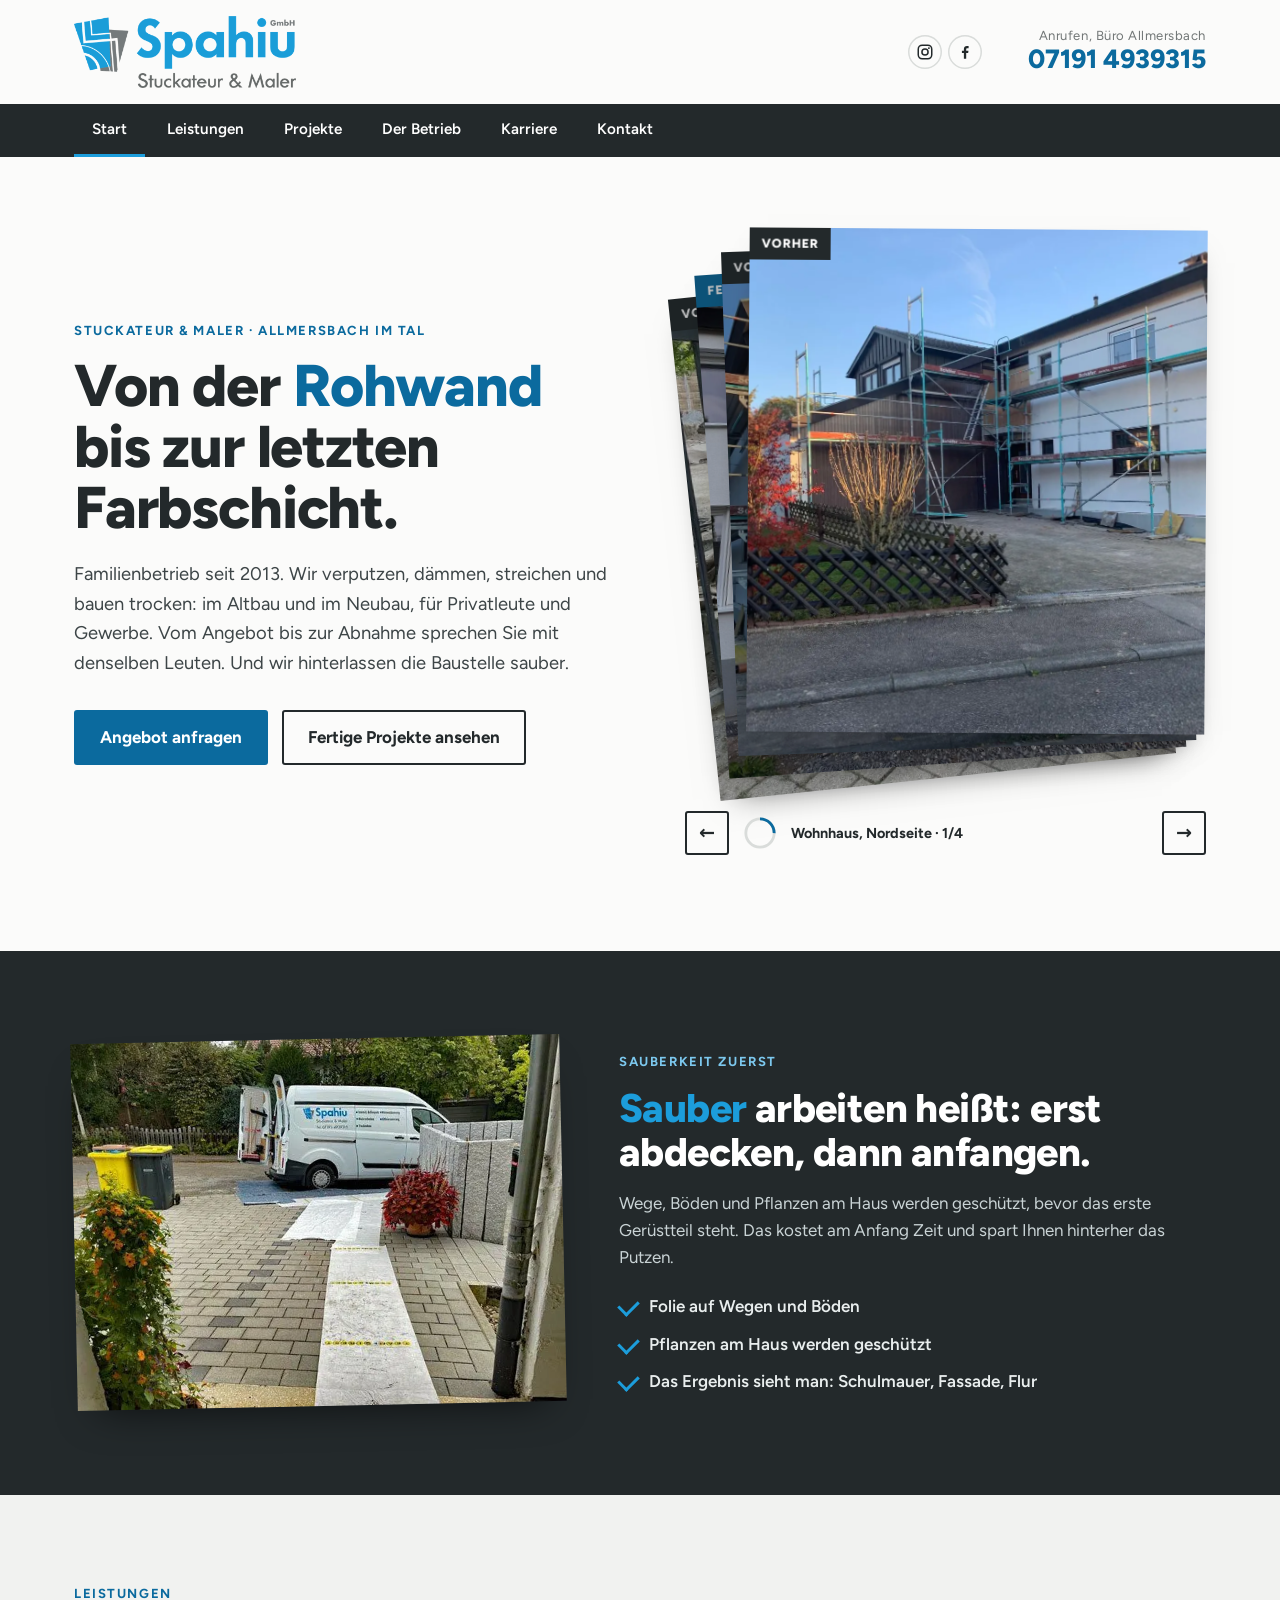
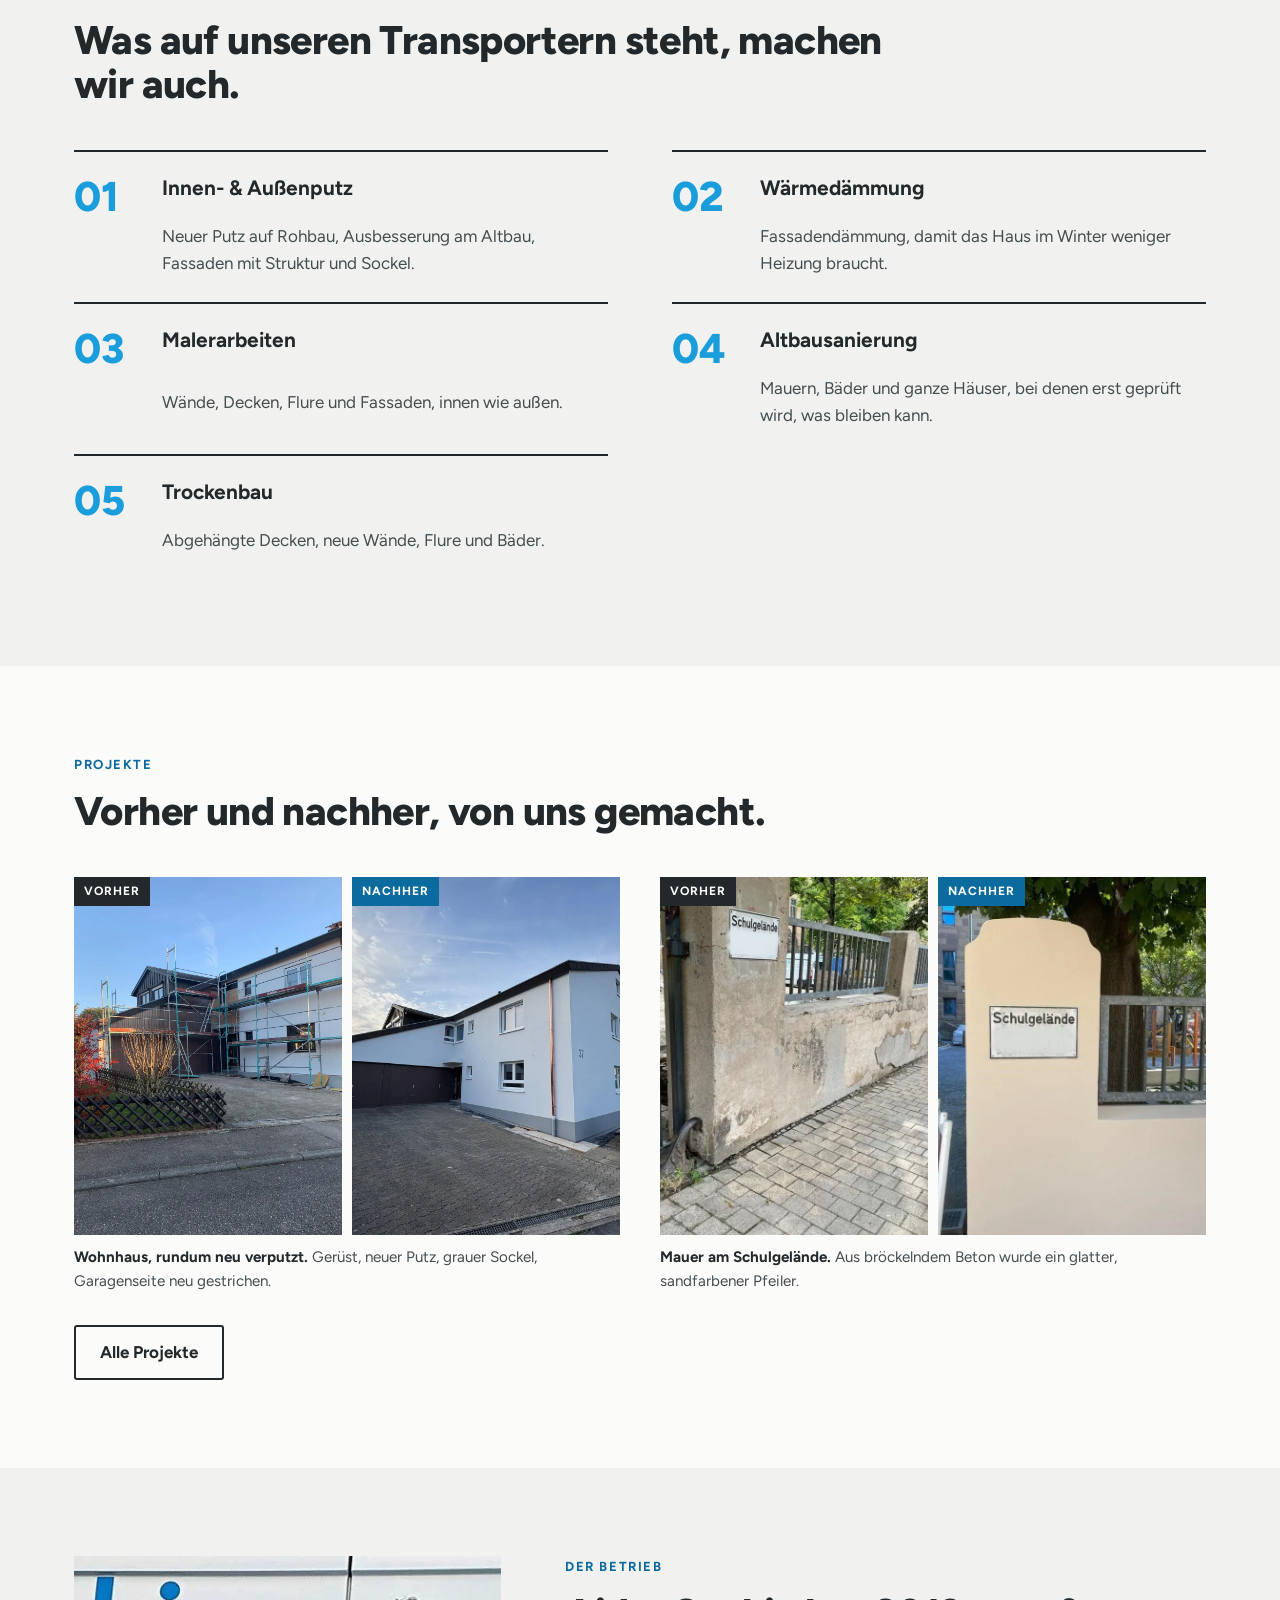
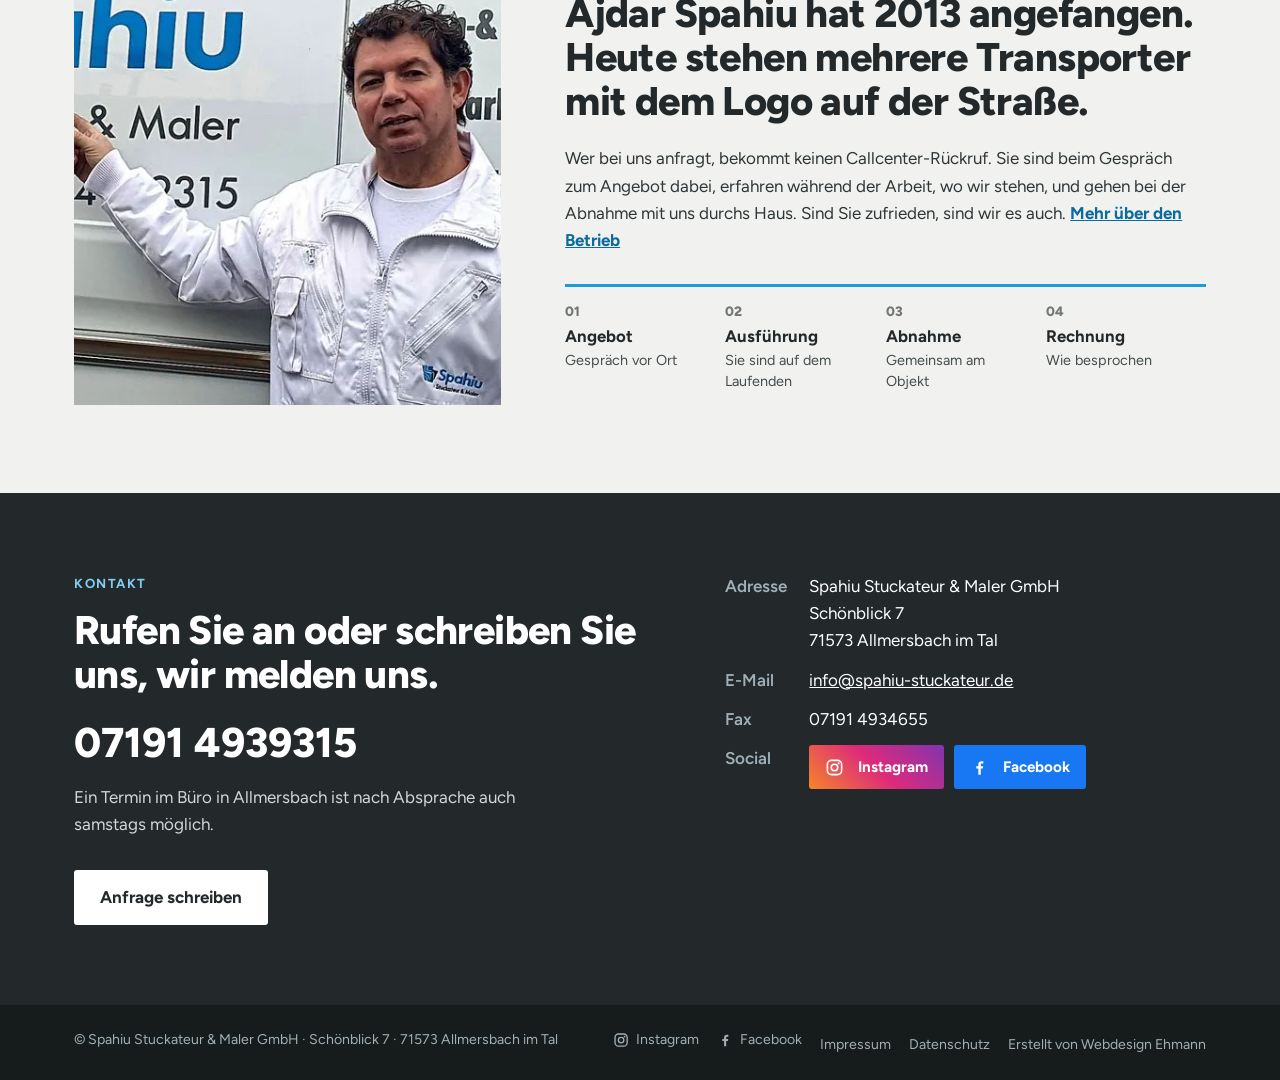
==== site/index.html @ 30680618 "Spahiu Stuckateur: Demo-Website mit CMS (Sveltia) und Pages-Build Co-Authored-By: Claude Sonnet 5.5 " ====
<!DOCTYPE html>
<html lang="de">
<head>
<meta charset="UTF-8">
<meta name="viewport" content="width=device-width, initial-scale=1.0">
<title>Stuckateur & Maler in Allmersbach im Tal | Spahiu GmbH</title>
<meta name="description" content="Putz, Wärmedämmung, Malerarbeiten, Altbausanierung und Trockenbau. Familienbetrieb aus Allmersbach im Tal seit 2013. Jetzt Angebot anfragen.">
<meta name="robots" content="noindex">
<link rel="icon" type="image/png" href="favicon.png">
<link rel="preload" href="fonts/figtree.woff2" as="font" type="font/woff2" crossorigin>
<link rel="stylesheet" href="css/style.css">
</head>
<body>
<a class="skip" href="#inhalt">Zum Inhalt springen</a>
<header>
  <div class="wrap top">
    <a class="logo" href="index.html"><img src="img/logo.png" width="800" height="260" alt="Spahiu GmbH – Stuckateur & Maler, zur Startseite"></a>
    <div class="top-soc"><a href="https://www.instagram.com/spahiustuckateur" target="_blank" rel="noopener" aria-label="Instagram"><svg class="soc-ico" viewBox="0 0 24 24" aria-hidden="true" focusable="false"><rect x="3" y="3" width="18" height="18" rx="5.2" fill="none" stroke="currentColor" stroke-width="2"/><circle cx="12" cy="12" r="4.1" fill="none" stroke="currentColor" stroke-width="2"/><circle cx="17.2" cy="6.8" r="1.3" fill="currentColor"/></svg></a><a href="https://www.facebook.com/spahiustuckateur" target="_blank" rel="noopener" aria-label="Facebook"><svg class="soc-ico" viewBox="0 0 24 24" aria-hidden="true" focusable="false"><path fill="currentColor" d="M13.6 21v-7.6h2.6l.45-3.1H13.6V8.4c0-.9.3-1.5 1.6-1.5h1.6V4.1c-.3 0-1.2-.1-2.3-.1-2.4 0-4 1.4-4 4.1v2.2H7.9v3.1h2.6V21z"/></svg></a></div>
    <div class="call"><small>Anrufen, Büro Allmersbach</small><a href="tel:+4971914939315">07191 4939315</a></div>
  </div>
  <nav class="bar" aria-label="Hauptnavigation"><div class="wrap">
    <a href="index.html" aria-current="page">Start</a>
    <a href="leistungen.html">Leistungen</a>
    <a href="projekte.html">Projekte</a>
    <a href="betrieb.html">Der Betrieb</a>
    <a href="karriere.html">Karriere</a>
    <a href="kontakt.html">Kontakt</a>
  </div></nav>
</header>
<main id="inhalt">
<section class="wrap hero">
  <div>
    <p class="eyebrow">Stuckateur &amp; Maler · Allmersbach im Tal</p>
    <h1>Von der <em>Rohwand</em> bis zur letzten Farbschicht.</h1>
    <p class="lead">Familienbetrieb seit 2013. Wir verputzen, dämmen, streichen und bauen trocken: im Altbau und im Neubau, für Privatleute und Gewerbe. Vom Angebot bis zur Abnahme sprechen Sie mit denselben Leuten. Und wir hinterlassen die Baustelle sauber.</p>
    <div class="btns"><a class="btn" href="kontakt.html">Angebot anfragen</a><a class="btn o" href="projekte.html">Fertige Projekte ansehen</a></div>
  </div>
  <div class="deck-wrap">
    <div class="deck" id="deck" role="group" aria-roledescription="Karten" aria-label="Projekte vorher und nachher">
      <div class="card is-active" data-title="Wohnhaus, Nordseite" tabindex="0" role="button" aria-label="Karte umdrehen: Wohnhaus, Nordseite, vorher">
        <div class="card-in"><div class="face front"><img src="img/haus-nord-vorher.webp" width="1000" height="1333" alt="Wohnhaus unter Gerüst vor der Sanierung, Nordseite" decoding="async" fetchpriority="high"><span class="badge">Vorher</span><span class="hint" aria-hidden="true"><i class="tapico"></i>Antippen: fertig ansehen</span></div><div class="face back"><img src="img/haus-nord-nachher.webp" width="1200" height="900" alt="Dasselbe Wohnhaus fertig verputzt mit grauem Sockel" decoding="async"><span class="badge n">Fertig</span><span class="hint" aria-hidden="true"><i class="swipeico">←</i>Nach links ziehen: nächstes Projekt</span></div></div>
      </div>
      <div class="card" data-title="Wohnhaus, Westseite" tabindex="-1" role="button" aria-label="Karte umdrehen: Wohnhaus, Westseite, vorher">
        <div class="card-in"><div class="face front"><img src="img/haus-west-vorher.webp" width="1000" height="1333" alt="Westseite des Hauses unter Gerüst, Ziegelwand noch frei" decoding="async"><span class="badge">Vorher</span><span class="hint" aria-hidden="true"><i class="tapico"></i>Antippen: fertig ansehen</span></div><div class="face back"><img src="img/haus-west-nachher.webp" width="1200" height="900" alt="Westseite fertig verputzt mit neuen weißen Fenstern" decoding="async"><span class="badge n">Fertig</span><span class="hint" aria-hidden="true"><i class="swipeico">←</i>Nach links ziehen: nächstes Projekt</span></div></div>
      </div>
      <div class="card single" data-title="Wohnhaus, Südseite" tabindex="-1" role="button" aria-label="Wohnhaus, Südseite, fertig">
        <div class="card-in"><div class="face front"><img src="img/haus-sued-nachher.webp" width="1200" height="900" alt="Rückseite des Hauses mit grauem Balkon, fertig verputzt" decoding="async"><span class="badge n">Fertig</span><span class="hint" aria-hidden="true"><i class="swipeico">←</i>Nach links ziehen: nächstes Projekt</span></div></div>
      </div>
      <div class="card" data-title="Mauer am Schulgelände" tabindex="-1" role="button" aria-label="Karte umdrehen: Mauer am Schulgelände, vorher">
        <div class="card-in"><div class="face front"><img src="img/mauer-vorher.webp" width="1000" height="1333" alt="Abgeplatzte Betonmauer am Schulgelände" decoding="async"><span class="badge">Vorher</span><span class="hint" aria-hidden="true"><i class="tapico"></i>Antippen: fertig ansehen</span></div><div class="face back"><img src="img/mauer-nachher.webp" width="1200" height="900" alt="Neu verputzter sandfarbener Mauerpfeiler" decoding="async"><span class="badge n">Fertig</span><span class="hint" aria-hidden="true"><i class="swipeico">←</i>Nach links ziehen: nächstes Projekt</span></div></div>
      </div>
    </div>
    <div class="deck-ui">
      <div class="deck-nav"><button type="button" id="deck-prev" aria-label="Vorheriges Projekt">←</button><svg class="ring" viewBox="0 0 36 36" aria-hidden="true"><circle cx="18" cy="18" r="15" class="ring-bg"/><circle cx="18" cy="18" r="15" class="ring-fg" id="deck-ring"/></svg><span id="deck-cap" aria-live="polite">Wohnhaus, Nordseite · 1/4</span><button type="button" id="deck-next" aria-label="Nächstes Projekt">→</button></div>
    </div>
  </div>
</section>

<section class="sect sauber">
  <div class="wrap">
    <img src="img/abdeckung.webp" width="614" height="461" alt="Mit Folie ausgelegter Weg vor einem Haus, dahinter ein Spahiu-Transporter" loading="lazy">
    <div>
      <p class="eyebrow">Sauberkeit zuerst</p>
      <h2><em>Sauber</em> arbeiten heißt: erst abdecken, dann anfangen.</h2>
      <p class="prose" style="margin-top:16px">Wege, Böden und Pflanzen am Haus werden geschützt, bevor das erste Gerüstteil steht. Das kostet am Anfang Zeit und spart Ihnen hinterher das Putzen.</p>
      <ul class="clean"><li>Folie auf Wegen und Böden</li><li>Pflanzen am Haus werden geschützt</li><li>Das Ergebnis sieht man: Schulmauer, Fassade, Flur</li></ul>
    </div>
  </div>
</section>

<section class="sect alt">
  <div class="wrap">
    <p class="eyebrow">Leistungen</p>
    <h2>Was auf unseren Transportern steht, machen wir auch.</h2>
    <div class="services">
      <a class="service" href="leistungen.html#putz"><b>01</b><h3>Innen- &amp; Außenputz</h3><p>Neuer Putz auf Rohbau, Ausbesserung am Altbau, Fassaden mit Struktur und Sockel.</p></a>
      <a class="service" href="leistungen.html#daemmung"><b>02</b><h3>Wärmedämmung</h3><p>Fassadendämmung, damit das Haus im Winter weniger Heizung braucht.</p></a>
      <a class="service" href="leistungen.html#maler"><b>03</b><h3>Malerarbeiten</h3><p>Wände, Decken, Flure und Fassaden, innen wie außen.</p></a>
      <a class="service" href="leistungen.html#altbau"><b>04</b><h3>Altbausanierung</h3><p>Mauern, Bäder und ganze Häuser, bei denen erst geprüft wird, was bleiben kann.</p></a>
      <a class="service" href="leistungen.html#trockenbau"><b>05</b><h3>Trockenbau</h3><p>Abgehängte Decken, neue Wände, Flure und Bäder.</p></a>
    </div>
  </div>
</section>

<section class="sect">
  <div class="wrap">
    <p class="eyebrow">Projekte</p>
    <h2>Vorher und nachher, von uns gemacht.</h2>
    <div class="pairs">
<div class="pair">
    <figure><img src="img/haus-nord-vorher.webp" width="1000" height="1333" alt="Wohnhaus unter Gerüst vor dem neuen Putz" loading="lazy"><figcaption>Vorher</figcaption></figure>
    <figure class="n"><img src="img/haus-nord-nachher.webp" width="1000" height="1333" alt="Wohnhaus nach der Sanierung, Nordseite" loading="lazy"><figcaption>Nachher</figcaption></figure>
    <p class="cap"><b>Wohnhaus, rundum neu verputzt.</b> Gerüst, neuer Putz, grauer Sockel, Garagenseite neu gestrichen.</p>
  </div>
<div class="pair">
    <figure><img src="img/mauer-vorher.webp" width="1000" height="1333" alt="Abgeplatzte Mauer am Schulgelände" loading="lazy"><figcaption>Vorher</figcaption></figure>
    <figure class="n"><img src="img/mauer-nachher.webp" width="1000" height="1333" alt="Neu verputzter, sandfarbener Pfeiler mit Schulgelände-Schild" loading="lazy"><figcaption>Nachher</figcaption></figure>
    <p class="cap"><b>Mauer am Schulgelände.</b> Aus bröckelndem Beton wurde ein glatter, sandfarbener Pfeiler.</p>
  </div>
</div>
    <div class="btns"><a class="btn o" href="projekte.html">Alle Projekte</a></div>
  </div>
</section>

<section class="sect alt">
  <div class="wrap about">
    <img src="img/ajdar.webp" width="844" height="477" alt="Ajdar Spahiu in weißer Arbeitskleidung vor einem Firmenfahrzeug" loading="lazy">
    <div>
      <p class="eyebrow">Der Betrieb</p>
      <h2>Ajdar Spahiu hat 2013 angefangen. Heute stehen mehrere Transporter mit dem Logo auf der Straße.</h2>
      <p class="prose" style="margin-top:22px">Wer bei uns anfragt, bekommt keinen Callcenter-Rückruf. Sie sind beim Gespräch zum Angebot dabei, erfahren während der Arbeit, wo wir stehen, und gehen bei der Abnahme mit uns durchs Haus. Sind Sie zufrieden, sind wir es auch. <a href="betrieb.html" style="color:var(--blue-d);font-weight:700">Mehr über den Betrieb</a></p>
      <div class="steps">
        <div><b>Angebot</b><span>Gespräch vor Ort</span></div>
        <div><b>Ausführung</b><span>Sie sind auf dem Laufenden</span></div>
        <div><b>Abnahme</b><span>Gemeinsam am Objekt</span></div>
        <div><b>Rechnung</b><span>Wie besprochen</span></div>
      </div>
    </div>
  </div>
</section>

<section class="contact">
  <div class="wrap grid">
    <div>
      <p class="eyebrow">Kontakt</p>
      <h2>Rufen Sie an oder schreiben Sie uns, wir melden uns.</h2>
      <a class="tel" href="tel:+4971914939315">07191 4939315</a>
      <p style="margin-top:18px;color:#cfd8da;max-width:30em">Ein Termin im Büro in Allmersbach ist nach Absprache auch samstags möglich.</p>
      <div class="btns"><a class="btn w" href="kontakt.html">Anfrage schreiben</a></div>
    </div>
    <div>
      <dl>
        <dt>Adresse</dt><dd>Spahiu Stuckateur &amp; Maler GmbH<br>Schönblick 7<br>71573 Allmersbach im Tal</dd>
        <dt>E-Mail</dt><dd><a href="mailto:info@spahiu-stuckateur.de">info@spahiu-stuckateur.de</a></dd>
        <dt>Fax</dt><dd>07191 4934655</dd>
        <dt>Social</dt><dd class="soc-row"><a class="soc ig" href="https://www.instagram.com/spahiustuckateur" target="_blank" rel="noopener"><svg class="soc-ico" viewBox="0 0 24 24" aria-hidden="true" focusable="false"><rect x="3" y="3" width="18" height="18" rx="5.2" fill="none" stroke="currentColor" stroke-width="2"/><circle cx="12" cy="12" r="4.1" fill="none" stroke="currentColor" stroke-width="2"/><circle cx="17.2" cy="6.8" r="1.3" fill="currentColor"/></svg>Instagram</a><a class="soc fb" href="https://www.facebook.com/spahiustuckateur" target="_blank" rel="noopener"><svg class="soc-ico" viewBox="0 0 24 24" aria-hidden="true" focusable="false"><path fill="currentColor" d="M13.6 21v-7.6h2.6l.45-3.1H13.6V8.4c0-.9.3-1.5 1.6-1.5h1.6V4.1c-.3 0-1.2-.1-2.3-.1-2.4 0-4 1.4-4 4.1v2.2H7.9v3.1h2.6V21z"/></svg>Facebook</a></dd>
      </dl>
    </div>
  </div>
</section>
<script src="js/deck.js" defer></script>
</main>
<footer><div class="wrap"><span>© Spahiu Stuckateur &amp; Maler GmbH · Schönblick 7 · 71573 Allmersbach im Tal</span>
<nav aria-label="Rechtliches und Social Media"><a class="soc-f" href="https://www.instagram.com/spahiustuckateur" target="_blank" rel="noopener"><svg class="soc-ico" viewBox="0 0 24 24" aria-hidden="true" focusable="false"><rect x="3" y="3" width="18" height="18" rx="5.2" fill="none" stroke="currentColor" stroke-width="2"/><circle cx="12" cy="12" r="4.1" fill="none" stroke="currentColor" stroke-width="2"/><circle cx="17.2" cy="6.8" r="1.3" fill="currentColor"/></svg>Instagram</a><a class="soc-f" href="https://www.facebook.com/spahiustuckateur" target="_blank" rel="noopener"><svg class="soc-ico" viewBox="0 0 24 24" aria-hidden="true" focusable="false"><path fill="currentColor" d="M13.6 21v-7.6h2.6l.45-3.1H13.6V8.4c0-.9.3-1.5 1.6-1.5h1.6V4.1c-.3 0-1.2-.1-2.3-.1-2.4 0-4 1.4-4 4.1v2.2H7.9v3.1h2.6V21z"/></svg>Facebook</a><a href="impressum.html">Impressum</a><a href="datenschutz.html">Datenschutz</a><a href="https://www.webdesign-ehmann.de" target="_blank" rel="noopener">Erstellt von Webdesign Ehmann</a></nav></div></footer>
<script src="js/main.js" defer></script>
</body>
</html>
---- site/css/style.css ----
@font-face{font-family:"Figtree";font-style:normal;font-weight:300 900;font-display:swap;src:url(../fonts/figtree.woff2) format("woff2")}

/* Tokens
   blue-d: Logo-Blau abgedunkelt, damit weiße Schrift auf Buttons AA erreicht
   plate-*: Grau/Blau aus dem Logo, steht hinter den Fotos wie die gekippten Platten
   radius: bewusst fast eckig (3px) – Gipsplatten haben Kanten */
:root{
  --blue:#1c9ddb; --blue-d:#0b6a9e; --grey:#727777; --ink:#23292b; --ink-2:#161b1c;
  --plaster:#f1f2f0; --paper:#fbfbfa; --line:#d9dcda; --mute:#454d4f;
  --r:3px; --maxw:1180px;
}
*{box-sizing:border-box;margin:0}
html{scroll-behavior:smooth}
body{min-height:100vh;display:flex;flex-direction:column;font-family:"Figtree",system-ui,sans-serif;color:var(--ink);background:var(--paper);line-height:1.6;font-size:17px}
main{flex:1}
img{max-width:100%;display:block;height:auto}
a{color:inherit}
:focus-visible{outline:3px solid var(--blue);outline-offset:3px}
.wrap{max-width:var(--maxw);margin:0 auto;padding-inline:24px}
.skip{position:absolute;left:-999px;top:0;background:#fff;padding:10px 16px;z-index:99}
.skip:focus{left:8px;top:8px}

/* Header: zwei Ebenen */
.top{padding-block:16px;display:flex;align-items:center;justify-content:space-between;gap:24px;flex-wrap:wrap}
.top .logo img{height:72px;width:auto}
.call{text-align:right;line-height:1.2}
.call small{display:block;color:var(--grey);font-size:.82rem;letter-spacing:.04em}
.call a{font-weight:800;font-size:1.65rem;text-decoration:none;color:var(--blue-d)}
.bar{background:var(--ink)}
.bar .wrap{display:flex;gap:4px;flex-wrap:wrap}
.bar a{color:#fff;text-decoration:none;font-weight:600;font-size:.95rem;padding:13px 18px;border-bottom:3px solid transparent}
.bar a:hover,.bar a[aria-current="page"]{border-color:var(--blue)}

/* Typo */
.eyebrow{font-weight:700;font-size:.82rem;letter-spacing:.12em;text-transform:uppercase;color:var(--blue-d);margin-bottom:14px}
h1{font-size:clamp(2.2rem,4.6vw,3.7rem);line-height:1.04;font-weight:800;letter-spacing:-.02em}
h1 em{font-style:normal;color:var(--blue-d)}
h2{font-size:clamp(1.8rem,3.2vw,2.5rem);line-height:1.1;font-weight:800;letter-spacing:-.015em;max-width:21em}
h3{font-size:1.3rem;line-height:1.2}
.lead{margin-top:22px;font-size:1.15rem;max-width:34em;color:#3d4547}
.prose p+p{margin-top:16px}
.prose{max-width:38em;color:#2f3638}

/* Buttons */
.btns{display:flex;gap:14px;margin-top:32px;flex-wrap:wrap}
.btn{display:inline-block;padding:14px 26px;font:inherit;font-weight:700;text-decoration:none;border:0;cursor:pointer;border-radius:var(--r);background:var(--blue-d);color:#fff}
.btn:hover{background:#085580}
.btn.o{background:none;color:var(--ink);box-shadow:inset 0 0 0 2px var(--ink)}
.btn.o:hover{background:var(--ink);color:#fff}
.btn.w{background:#fff;color:var(--ink)}
.btn.w:hover{background:var(--blue);color:#06141c}

/* Sektionen */
.sect{padding-block:88px}
.sect.alt{background:var(--plaster)}
.sect.tight{padding-block:56px}
.pagehead{padding-block:64px 56px;border-bottom:1px solid var(--line)}
.pagehead .lead{max-width:40em}

/* Hero */
.hero{padding-block:72px 96px;display:grid;grid-template-columns:1.05fr 1fr;gap:64px;align-items:center}
/* Signatur: Plattenstapel aus dem Logo hinter dem Foto */
.stack{position:relative;aspect-ratio:4/4.3}
.stack::before,.stack::after{content:"";position:absolute;inset:6% 4% 4% 8%}
.stack::before{background:var(--grey);transform:rotate(5deg);opacity:.9}
.stack::after{background:var(--blue);transform:rotate(-4deg)}
.stack img{position:absolute;inset:0 6% 6% 0;width:94%;height:94%;object-fit:cover;z-index:2;transform:rotate(-.6deg)}
.stack figcaption{position:absolute;z-index:3;right:-4px;bottom:-6px;background:var(--ink);color:#fff;font-size:.8rem;padding:6px 12px;font-weight:600}
.stack.rev::before{transform:rotate(-5deg)}
.stack.rev::after{transform:rotate(4deg);inset:6% 8% 4% 4%}

/* Leistungsliste (Start) */
.services{margin-top:44px;display:grid;grid-template-columns:repeat(2,1fr);gap:0 64px}
.service{padding:24px 0;border-top:2px solid var(--ink);display:grid;grid-template-columns:70px 1fr;gap:6px 18px;text-decoration:none}
.service b{font-size:2.6rem;line-height:1;color:var(--blue);font-weight:800}
.service p{grid-column:2;color:var(--mute)}
.service:hover h3{color:var(--blue-d);text-decoration:underline;text-underline-offset:4px}

/* Leistungs-Detail */
.lz{display:grid;grid-template-columns:1fr 1fr;gap:64px;align-items:center;padding-block:72px;border-top:2px solid var(--ink)}
.lz:first-of-type{border-top:0}
.lz.flip .lz-txt{order:2}
.lz .num{font-size:3.4rem;line-height:1;font-weight:800;color:var(--blue)}
.lz h2{font-size:clamp(1.7rem,3vw,2.3rem);margin-top:8px}
.lz ul{margin-top:18px;padding-left:1.1em;color:var(--mute)}
.lz li+li{margin-top:6px}
.lz li::marker{color:var(--blue-d)}
.lz img{width:100%;object-fit:cover;aspect-ratio:4/3}
.lz .note{margin-top:20px;font-size:.95rem}
.lz .note a{color:var(--blue-d);font-weight:700}

/* Vorher/Nachher */
.pairs{margin-top:44px;display:grid;grid-template-columns:1fr 1fr;gap:36px 40px}
.pair{display:grid;grid-template-columns:1fr 1fr;gap:10px}
.pair figure{position:relative}
.pair img{width:100%;aspect-ratio:3/4;object-fit:cover}
.pair figcaption,.tagc{position:absolute;left:0;top:0;background:var(--ink);color:#fff;font-size:.75rem;font-weight:700;letter-spacing:.08em;text-transform:uppercase;padding:5px 10px}
.pair figure.n figcaption,.tagc.n{background:var(--blue-d)}
.pair .cap{grid-column:1/-1;font-size:.95rem;color:var(--mute)}
.pair .cap b{color:var(--ink)}

/* Projekt-Seite */
.proj{padding-block:72px;border-top:2px solid var(--ink)}
.proj:first-of-type{border-top:0}
.proj header{display:grid;grid-template-columns:.9fr 1.1fr;gap:48px;align-items:end;margin-bottom:36px}
.proj header p{color:var(--mute)}
.gal{display:grid;gap:14px;grid-template-columns:repeat(12,1fr)}
.gal figure{position:relative;overflow:hidden;background:var(--plaster)}
.gal img{width:100%;height:100%;object-fit:cover}
.gal .s4{grid-column:span 4}.gal .s5{grid-column:span 5}.gal .s6{grid-column:span 6}.gal .s7{grid-column:span 7}.gal .s8{grid-column:span 8}
.gal .a43{aspect-ratio:4/3}.gal .a34{aspect-ratio:3/4}.gal .a32{aspect-ratio:3/2}
.gal figcaption.cp{position:absolute;left:0;right:0;bottom:0;padding:26px 14px 10px;background:linear-gradient(0deg,rgba(0,0,0,.7),transparent);color:#fff;font-size:.88rem}

/* Betrieb */
.about{display:grid;grid-template-columns:.8fr 1.2fr;gap:64px;align-items:start}
.about img{width:100%;aspect-ratio:4/4.2;object-fit:cover;object-position:75% 20%}
.steps{margin-top:30px;display:grid;grid-template-columns:repeat(4,1fr);counter-reset:s}
.steps div{padding:14px 16px 0 0;border-top:3px solid var(--blue);counter-increment:s}
.steps div::before{content:counter(s,decimal-leading-zero);font-weight:800;color:var(--grey);font-size:.85rem;display:block}
.steps b{display:block;font-size:1.05rem}
.steps span{font-size:.9rem;color:var(--mute);display:block;line-height:1.45}
.band{position:relative}
.band img{width:100%;aspect-ratio:21/7;object-fit:cover;object-position:50% 60%}
.split{display:grid;grid-template-columns:1fr 1fr;gap:64px;align-items:center}
.split img{width:100%;object-fit:cover}

/* Kontakt */
.contact{background:var(--ink);color:#fff;padding-block:80px}
.contact .eyebrow{color:#7fcdf3}
.contact h2{color:#fff}
.contact .grid{display:grid;grid-template-columns:1.1fr .9fr;gap:64px}
.contact .tel{display:block;margin-top:24px;font-size:2.6rem;font-weight:800;color:#fff;text-decoration:none;line-height:1.1}
.contact .tel:hover{color:var(--blue)}
.contact dl{display:grid;grid-template-columns:auto 1fr;gap:12px 22px}
.contact dt{color:#9fb0b6;font-weight:600}
.contact a{color:#fff}
.contact .fl{margin-top:26px;width:100%;aspect-ratio:16/6;object-fit:cover;object-position:50% 60%}
.contact .pend{color:#9fb0b6}

/* Formular */
.form{display:grid;gap:18px;max-width:640px}
.form label{display:block;font-weight:600;margin-bottom:6px}
.form input,.form textarea,.form select{width:100%;font:inherit;padding:12px 14px;border:2px solid #aeb5b3;border-radius:var(--r);background:#fff;color:var(--ink)}
.form textarea{min-height:150px;resize:vertical}
.form .row{display:grid;grid-template-columns:1fr 1fr;gap:18px}
.form .err{color:#a3281f;font-size:.9rem;margin-top:4px;min-height:1.2em}
.form [aria-invalid="true"]{border-color:#a3281f}
.form .ok{background:#e8f4fa;border-left:4px solid var(--blue-d);padding:14px 18px}
.kontakt-grid{display:grid;grid-template-columns:1.2fr .8fr;gap:64px;align-items:start}
.side{background:var(--plaster);padding:28px;border-top:3px solid var(--blue)}
.side dl{display:grid;gap:16px}
.side dt{font-size:.78rem;letter-spacing:.1em;text-transform:uppercase;color:var(--grey);font-weight:700}

/* Rechtstexte */
.legal{max-width:44em;padding-block:64px 90px}
.legal h2{font-size:1.4rem;margin-top:36px;max-width:none}
.legal p,.legal ul{margin-top:12px;color:#2f3638}
.legal ul{padding-left:1.2em}
.todo{background:#fff3cd;padding:2px 6px;border-radius:2px;font-weight:600}

footer{background:var(--ink-2);color:#9fb0b6;font-size:.88rem;padding-block:24px}
footer .wrap{display:flex;justify-content:space-between;flex-wrap:wrap;gap:10px}
footer nav a{margin-left:18px}
footer a{text-decoration:none}
footer a:hover{color:#fff;text-decoration:underline}

@media(max-width:900px){
  .hero,.about,.contact .grid,.lz,.split,.kontakt-grid,.proj header{grid-template-columns:1fr;gap:40px}
  .lz.flip .lz-txt{order:0}
  .services,.pairs{grid-template-columns:1fr}
  .steps{grid-template-columns:1fr 1fr;gap:18px}
  .call{text-align:left}
  .stack{max-width:520px}
  .sect{padding-block:64px}
  .gal>*{grid-column:span 12!important}
  .gal .a34{aspect-ratio:4/3}
  .form .row{grid-template-columns:1fr}
}
@media(max-width:520px){
  .bar a{padding:12px 10px;font-size:.88rem}
  .top .logo img{height:58px}
  .call a{font-size:1.4rem}
  .contact .tel{font-size:2rem}
  .pair{grid-template-columns:1fr}
  footer nav a{margin:0 14px 0 0}
}
@media(prefers-reduced-motion:reduce){html{scroll-behavior:auto}}

/* Karten-Stapel im Hero: antippen = umdrehen, nach links ziehen = nächste Karte.
   Dahinter schauen die nächsten Karten hervor (ersetzt die Platten aus dem Logo, die Schrägstellung bleibt). */
.deck-wrap{max-width:540px;justify-self:center;width:100%}
.deck{position:relative;aspect-ratio:4/4.3;perspective:1400px;touch-action:pan-y;user-select:none}
.card{position:absolute;inset:0 0 10% 12%;opacity:0;pointer-events:none;will-change:transform,opacity;transition:transform .6s cubic-bezier(.22,1,.36,1),opacity .4s ease;transform:translate(-8%,6%) rotate(-4deg)}
.card.pos-0{z-index:3;opacity:1;pointer-events:auto;cursor:grab;transform:rotate(.4deg)}
.card.pos-1{z-index:2;opacity:1;transform:translate(-4%,3%) rotate(-2deg)}
.card.pos-2{z-index:1;opacity:1;transform:translate(-8%,6%) rotate(-4deg)}
.card.single{cursor:grab}
.card.pos-3{z-index:0;opacity:1;transform:translate(-12%,9%) rotate(-6deg)}
.card.pos-1 .face::after,.card.pos-2 .face::after,.card.pos-3 .face::after{opacity:1}
.face::after{content:'';position:absolute;inset:0;background:rgba(15,20,22,.28);opacity:0;pointer-events:none;transition:opacity .5s ease}
.card.dragging{transition:none;cursor:grabbing}
.card.snap{transition:transform .5s cubic-bezier(.34,1.45,.5,1)}
.card.out-left{z-index:4;opacity:1;transform:translateX(-125%) rotate(-16deg);transition:transform .35s cubic-bezier(.4,0,.2,1)}
.card.out-right{z-index:4;opacity:1;transform:translateX(125%) rotate(16deg);transition:transform .35s cubic-bezier(.4,0,.2,1)}
.card-in{position:absolute;inset:0;transform-style:preserve-3d;will-change:transform;transition:transform .8s cubic-bezier(.34,1.2,.5,1)}
.card.flipped .card-in{transform:rotateY(180deg)}
.face{position:absolute;inset:0;backface-visibility:hidden;-webkit-backface-visibility:hidden;background:#fff;box-shadow:0 14px 30px -18px rgba(0,0,0,.5)}
.face.back{transform:rotateY(180deg)}
.face img{width:100%;height:100%;object-fit:cover;pointer-events:none;-webkit-user-drag:none}
.badge{position:absolute;left:0;top:0;background:var(--ink);color:#fff;font-size:.78rem;font-weight:800;letter-spacing:.08em;text-transform:uppercase;padding:6px 12px}
.badge.n{background:var(--blue-d)}
/* Hinweise direkt auf der Karte, erscheinen verzögert und leicht transparent */
.hint{position:absolute;left:50%;bottom:7%;transform:translate(-50%,8px);display:flex;align-items:center;gap:10px;white-space:nowrap;background:rgba(20,25,27,.78);color:#fff;font-weight:700;font-size:.92rem;padding:10px 18px;border-radius:999px;opacity:0;pointer-events:none;transition:opacity .6s,transform .6s}
.deck.show-tap .card.pos-0:not(.single) .face.front .hint,.deck.show-swipe .card.pos-0 .face.back .hint,.deck.show-swipe .card.single.pos-0 .face.front .hint{opacity:1;transform:translate(-50%,0)}
.tapico{width:16px;height:16px;border-radius:50%;border:2px solid #fff;position:relative;flex:none}
.tapico::after{content:"";position:absolute;inset:-8px;border-radius:50%;border:2px solid rgba(255,255,255,.7);animation:ripple 1.6s infinite}
.swipeico{font-style:normal;font-size:1.2rem;line-height:1;animation:nudge 1.4s infinite}
@keyframes ripple{0%{transform:scale(.4);opacity:1}100%{transform:scale(1.2);opacity:0}}
@keyframes nudge{0%,100%{transform:translateX(0)}50%{transform:translateX(-7px)}}
.deck-ui{margin-top:22px}
.deck-nav{display:flex;align-items:center;gap:14px;font-weight:700;font-size:.9rem}
.deck-nav span{flex:1}
.ring{width:34px;height:34px;flex:none;transform:rotate(-90deg)}
.ring circle{fill:none;stroke-width:3}
.ring-bg{stroke:var(--line)}
.ring-fg{stroke:var(--blue-d);stroke-dasharray:94.25;stroke-dashoffset:94.25;transition:stroke-dashoffset .6s cubic-bezier(.22,1,.36,1)}
.deck-nav button{width:44px;height:44px;border:2px solid var(--ink);background:none;border-radius:var(--r);font:inherit;font-size:1.2rem;cursor:pointer;color:var(--ink)}
.deck-nav button:hover{background:var(--ink);color:#fff}
.deck-nav button:active{transform:scale(.92)}

/* Social Media: Marken-Logos, damit sofort erkennbar ist, wohin der Link führt */
.soc-ico{width:1.25em;height:1.25em;flex:none}
.soc{display:inline-flex;align-items:center;gap:14px;padding:14px 22px;border-radius:var(--r);color:#fff;text-decoration:none;font-weight:700;transition:transform .2s,filter .2s}
.soc:hover{transform:translateY(-2px);filter:brightness(1.08)}
.soc.ig{background:linear-gradient(45deg,#f58529,#dd2a7b 50%,#8134af)}
.soc.fb{background:#1877f2}
.soc-row{display:flex;flex-wrap:wrap;gap:10px}
.soc-row .soc{padding:10px 16px;font-size:.95rem}
footer a.soc-f{display:inline-flex;align-items:center;gap:7px}
footer a.soc-f .soc-ico{width:1.15em;height:1.15em}
@media(prefers-reduced-motion:reduce){.card,.card-in,.hint,.soc{transition:none}.tapico::after,.swipeico{animation:none}}

/* Sauberkeit: eigenes Hauptthema, Foto der ausgelegten Folie neben dem Text */
.sect.sauber{background:var(--ink);color:#e9eeee}
.sect.sauber .wrap{display:grid;grid-template-columns:5fr 6fr;gap:56px;align-items:center}
.sect.sauber img{width:100%;height:auto;display:block;transform:rotate(-1.2deg);box-shadow:0 20px 40px -22px rgba(0,0,0,.7)}
.sect.sauber h2{color:#fff}
.sect.sauber h2 em{font-style:normal;color:var(--blue)}
.sect.sauber .eyebrow{color:#7cc8ee}
.sect.sauber .prose{color:#c9d3d5}
.clean{list-style:none;padding:0;margin:22px 0 0;display:grid;gap:10px}
.clean li{padding-left:30px;position:relative;font-weight:600}
.clean li::before{content:"";position:absolute;left:0;top:.35em;width:16px;height:10px;border-left:3px solid var(--blue);border-bottom:3px solid var(--blue);transform:rotate(-45deg)}
@media(max-width:800px){.sect.sauber .wrap{grid-template-columns:1fr;gap:28px}}

/* kleine Social-Icons oben, neben der Telefonnummer */
.top-soc{display:flex;gap:6px;margin-left:auto;margin-right:22px}
.top-soc a{display:grid;place-items:center;width:34px;height:34px;border-radius:50%;color:var(--ink);box-shadow:inset 0 0 0 1.5px var(--line);transition:background .2s,color .2s,box-shadow .2s}
.top-soc a:hover{color:#fff;background:var(--blue-d);box-shadow:none}
.top-soc .soc-ico{width:18px;height:18px}

/* Karriere: Stellenliste, ehrlicher Platzhalter solange keine echte Stelle feststeht */
.jobs{display:grid;gap:14px;margin-top:22px}
.job{padding:18px 20px;border-left:4px solid var(--blue);background:var(--plaster);display:grid;gap:4px}
.job b{font-size:1.1rem}
.job span{color:var(--mute)}
.job a{font-weight:700;color:var(--blue-d);margin-top:4px}
.job.ph{border:2px dashed var(--grey);background:none}

/* helle Variante, wo direkt danach das dunkle Kontaktband folgt */
.sect.sauber.light{background:var(--plaster);color:var(--ink)}
.sect.sauber.light h2{color:var(--ink)}
.sect.sauber.light h2 em{color:var(--blue-d)}
.sect.sauber.light .eyebrow{color:var(--blue-d)}
.sect.sauber.light .prose{color:var(--mute)}
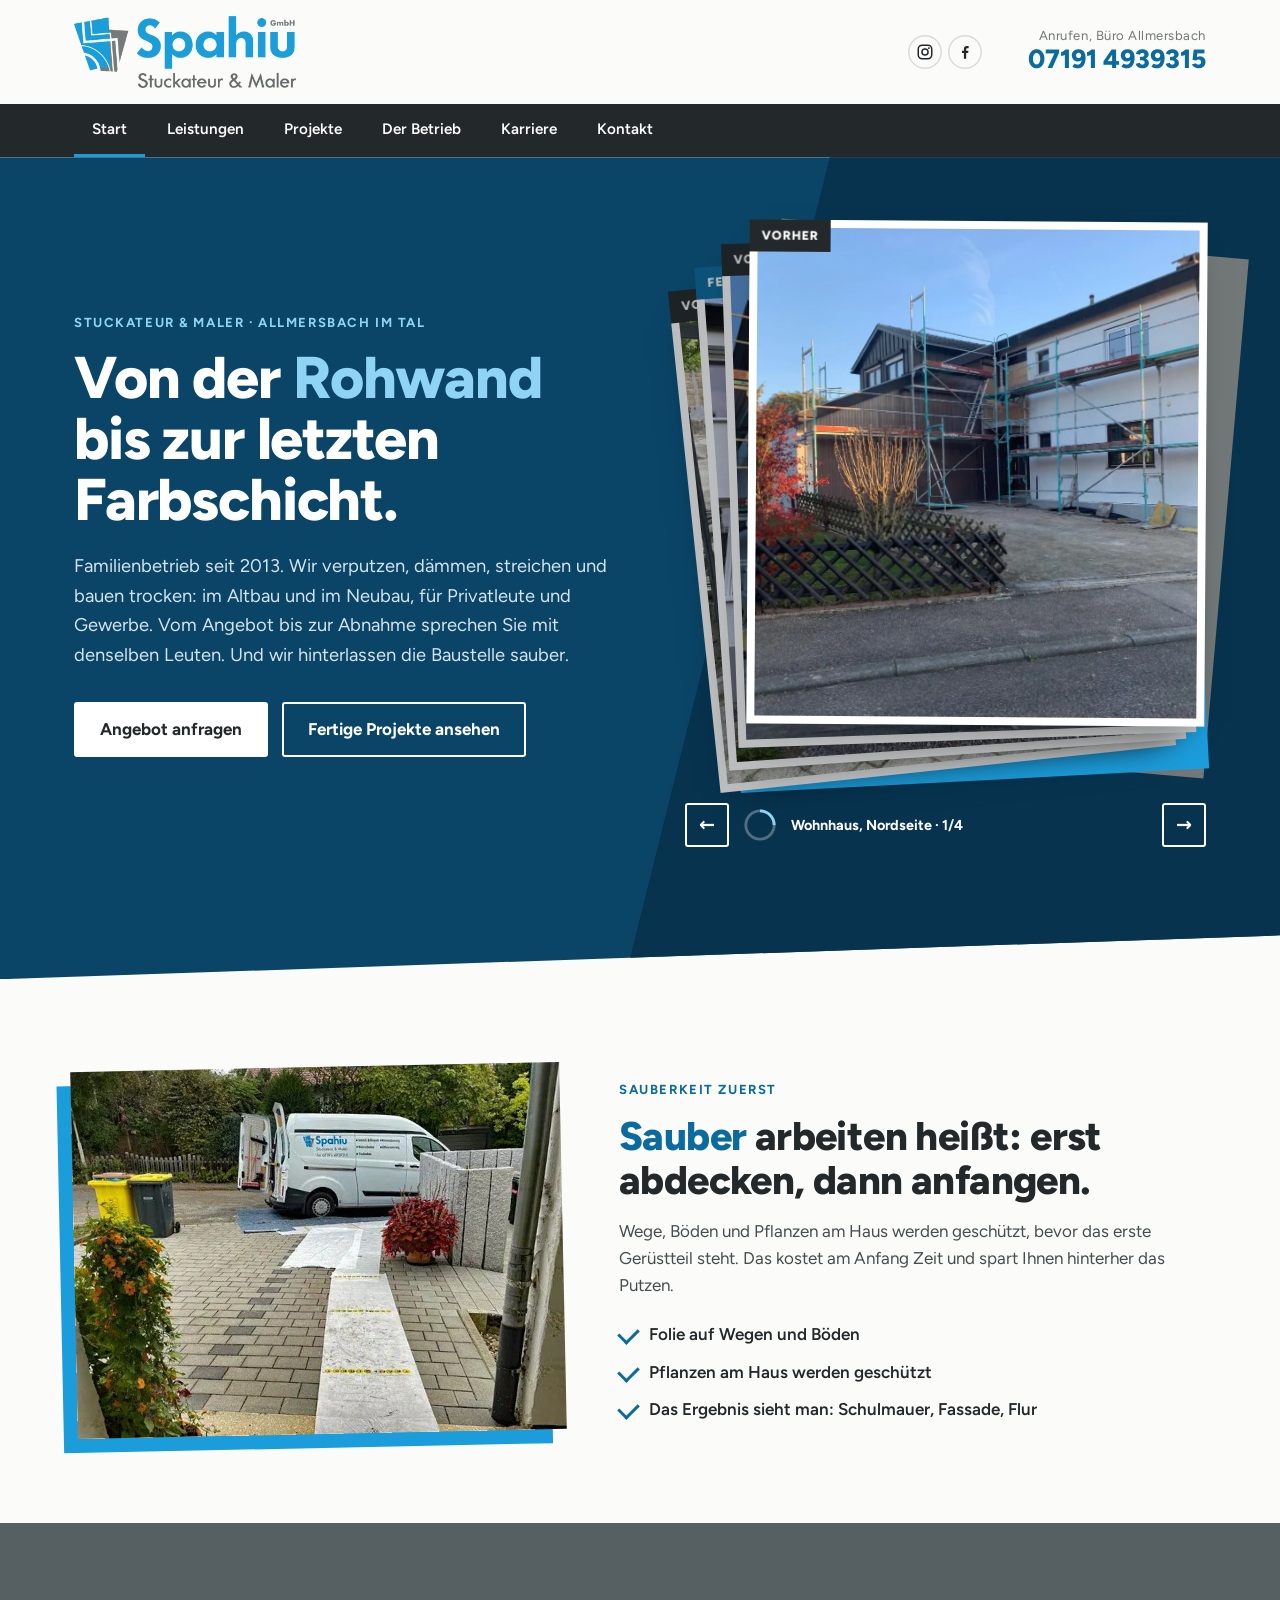
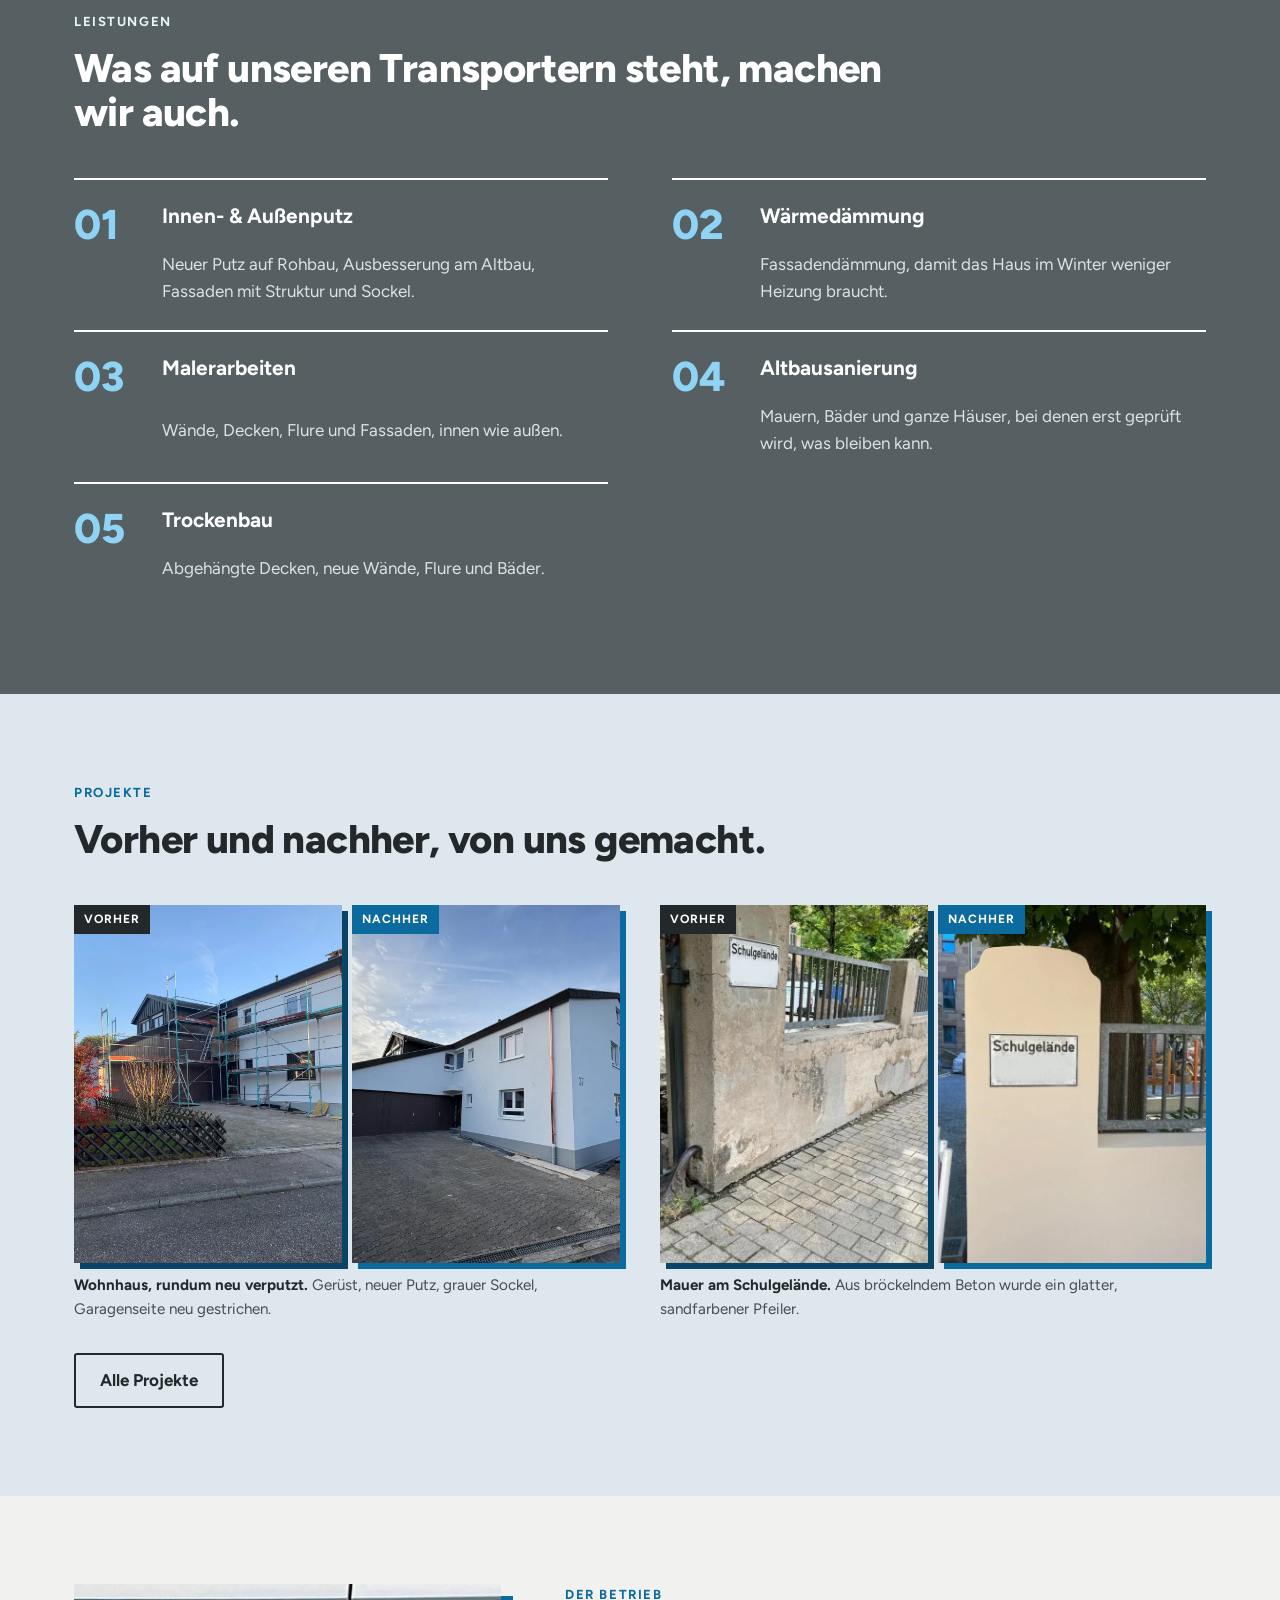
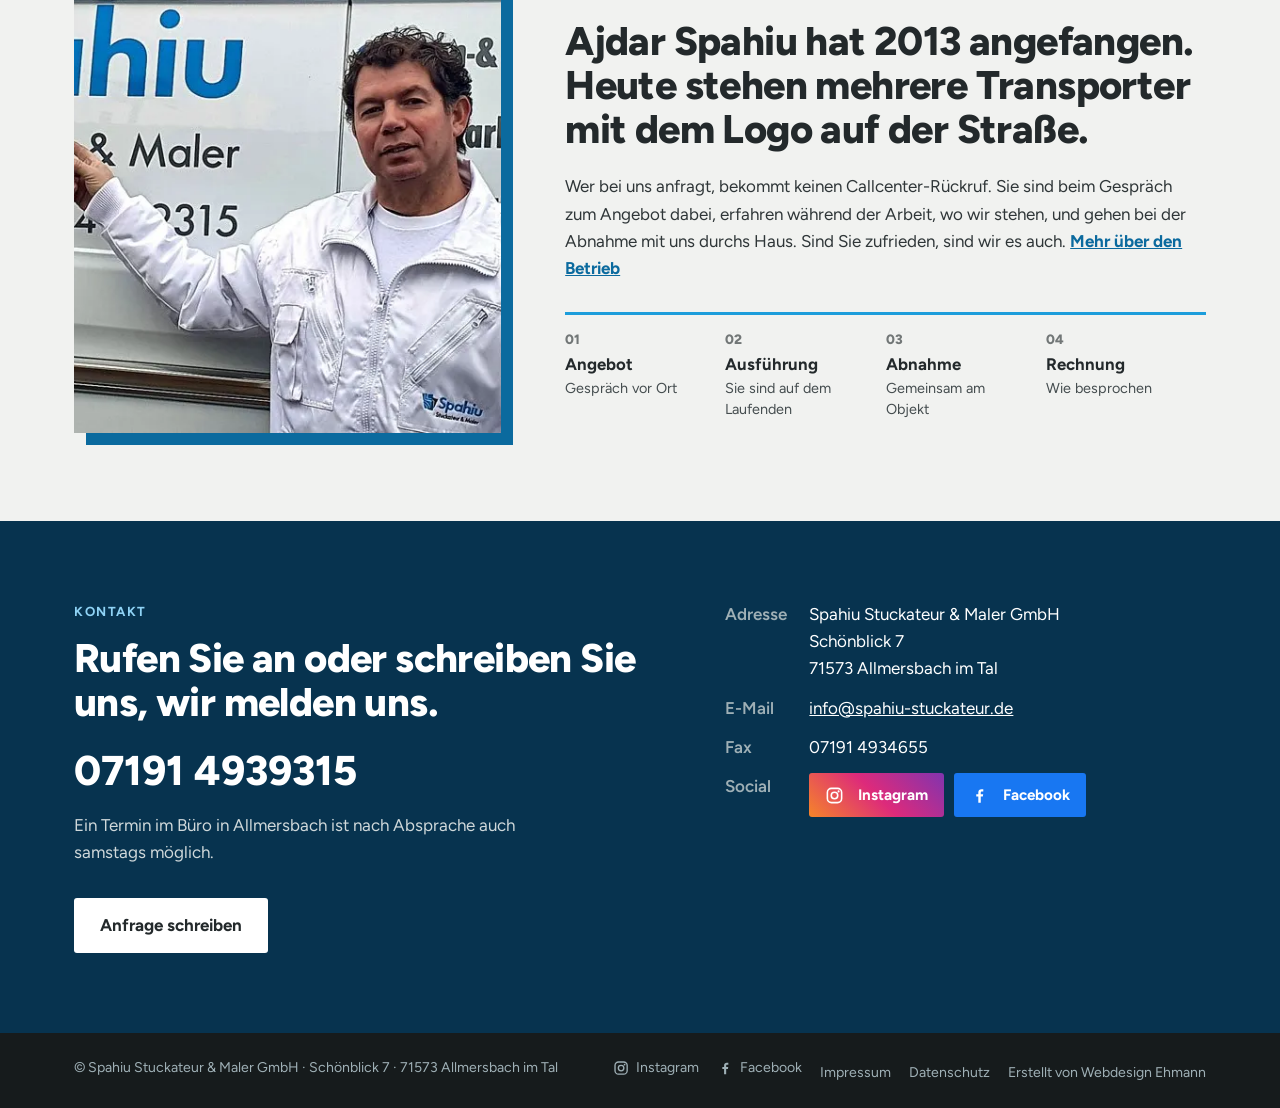
==== commit 3818d0c3: "Farbfelder statt Weissraum: Navy-Hero, Slate-Leistungen, getoente Galerien, Plattenkanten hinter Fot" ====
--- a/site/index.html
+++ b/site/index.html
@@ -18,22 +18,22 @@
     <div class="top-soc"><a href="https://www.instagram.com/spahiustuckateur" target="_blank" rel="noopener" aria-label="Instagram"><svg class="soc-ico" viewBox="0 0 24 24" aria-hidden="true" focusable="false"><rect x="3" y="3" width="18" height="18" rx="5.2" fill="none" stroke="currentColor" stroke-width="2"/><circle cx="12" cy="12" r="4.1" fill="none" stroke="currentColor" stroke-width="2"/><circle cx="17.2" cy="6.8" r="1.3" fill="currentColor"/></svg></a><a href="https://www.facebook.com/spahiustuckateur" target="_blank" rel="noopener" aria-label="Facebook"><svg class="soc-ico" viewBox="0 0 24 24" aria-hidden="true" focusable="false"><path fill="currentColor" d="M13.6 21v-7.6h2.6l.45-3.1H13.6V8.4c0-.9.3-1.5 1.6-1.5h1.6V4.1c-.3 0-1.2-.1-2.3-.1-2.4 0-4 1.4-4 4.1v2.2H7.9v3.1h2.6V21z"/></svg></a></div>
     <div class="call"><small>Anrufen, Büro Allmersbach</small><a href="tel:+4971914939315">07191 4939315</a></div>
   </div>
-  <nav class="bar" aria-label="Hauptnavigation"><div class="wrap">
+</header>
+<nav class="bar" aria-label="Hauptnavigation"><div class="wrap">
     <a href="index.html" aria-current="page">Start</a>
     <a href="leistungen.html">Leistungen</a>
     <a href="projekte.html">Projekte</a>
     <a href="betrieb.html">Der Betrieb</a>
     <a href="karriere.html">Karriere</a>
     <a href="kontakt.html">Kontakt</a>
-  </div></nav>
-</header>
+</div></nav>
 <main id="inhalt">
-<section class="wrap hero">
+<section class="hero-field"><div class="wrap hero">
   <div>
     <p class="eyebrow">Stuckateur &amp; Maler · Allmersbach im Tal</p>
     <h1>Von der <em>Rohwand</em> bis zur letzten Farbschicht.</h1>
     <p class="lead">Familienbetrieb seit 2013. Wir verputzen, dämmen, streichen und bauen trocken: im Altbau und im Neubau, für Privatleute und Gewerbe. Vom Angebot bis zur Abnahme sprechen Sie mit denselben Leuten. Und wir hinterlassen die Baustelle sauber.</p>
-    <div class="btns"><a class="btn" href="kontakt.html">Angebot anfragen</a><a class="btn o" href="projekte.html">Fertige Projekte ansehen</a></div>
+    <div class="btns"><a class="btn w" href="kontakt.html">Angebot anfragen</a><a class="btn ow" href="projekte.html">Fertige Projekte ansehen</a></div>
   </div>
   <div class="deck-wrap">
     <div class="deck" id="deck" role="group" aria-roledescription="Karten" aria-label="Projekte vorher und nachher">
@@ -54,7 +54,7 @@
       <div class="deck-nav"><button type="button" id="deck-prev" aria-label="Vorheriges Projekt">←</button><svg class="ring" viewBox="0 0 36 36" aria-hidden="true"><circle cx="18" cy="18" r="15" class="ring-bg"/><circle cx="18" cy="18" r="15" class="ring-fg" id="deck-ring"/></svg><span id="deck-cap" aria-live="polite">Wohnhaus, Nordseite · 1/4</span><button type="button" id="deck-next" aria-label="Nächstes Projekt">→</button></div>
     </div>
   </div>
-</section>
+</div></section>
 
 <section class="sect sauber">
   <div class="wrap">
@@ -68,7 +68,7 @@
   </div>
 </section>
 
-<section class="sect alt">
+<section class="sect slate">
   <div class="wrap">
     <p class="eyebrow">Leistungen</p>
     <h2>Was auf unseren Transportern steht, machen wir auch.</h2>
@@ -82,7 +82,7 @@
   </div>
 </section>
 
-<section class="sect">
+<section class="sect tint">
   <div class="wrap">
     <p class="eyebrow">Projekte</p>
     <h2>Vorher und nachher, von uns gemacht.</h2>
@@ -142,6 +142,7 @@
 </main>
 <footer><div class="wrap"><span>© Spahiu Stuckateur &amp; Maler GmbH · Schönblick 7 · 71573 Allmersbach im Tal</span>
 <nav aria-label="Rechtliches und Social Media"><a class="soc-f" href="https://www.instagram.com/spahiustuckateur" target="_blank" rel="noopener"><svg class="soc-ico" viewBox="0 0 24 24" aria-hidden="true" focusable="false"><rect x="3" y="3" width="18" height="18" rx="5.2" fill="none" stroke="currentColor" stroke-width="2"/><circle cx="12" cy="12" r="4.1" fill="none" stroke="currentColor" stroke-width="2"/><circle cx="17.2" cy="6.8" r="1.3" fill="currentColor"/></svg>Instagram</a><a class="soc-f" href="https://www.facebook.com/spahiustuckateur" target="_blank" rel="noopener"><svg class="soc-ico" viewBox="0 0 24 24" aria-hidden="true" focusable="false"><path fill="currentColor" d="M13.6 21v-7.6h2.6l.45-3.1H13.6V8.4c0-.9.3-1.5 1.6-1.5h1.6V4.1c-.3 0-1.2-.1-2.3-.1-2.4 0-4 1.4-4 4.1v2.2H7.9v3.1h2.6V21z"/></svg>Facebook</a><a href="impressum.html">Impressum</a><a href="datenschutz.html">Datenschutz</a><a href="https://www.webdesign-ehmann.de" target="_blank" rel="noopener">Erstellt von Webdesign Ehmann</a></nav></div></footer>
+<script>var c=document.querySelector('.bar [aria-current]');if(c&&c.scrollIntoView)c.parentNode.scrollLeft=Math.max(0,c.offsetLeft-24);</script>
 <script src="js/main.js" defer></script>
 </body>
 </html>
--- a/site/css/style.css
+++ b/site/css/style.css
@@ -2,11 +2,13 @@
 
 /* Tokens
    blue-d: Logo-Blau abgedunkelt, damit weiße Schrift auf Buttons AA erreicht
+   navy/slate: tiefes Blau und dunkles Logo-Grau als Farbfelder, damit helle Fotos (weiße Fassaden, Himmel) nicht auf hellem Grund verschwimmen
+   tint: kühler Grund statt Weiß hinter Fotogalerien
    plate-*: Grau/Blau aus dem Logo, steht hinter den Fotos wie die gekippten Platten
    radius: bewusst fast eckig (3px) – Gipsplatten haben Kanten */
 :root{
   --blue:#1c9ddb; --blue-d:#0b6a9e; --grey:#727777; --ink:#23292b; --ink-2:#161b1c;
-  --plaster:#f1f2f0; --paper:#fbfbfa; --line:#d9dcda; --mute:#454d4f;
+  --navy:#0a4466; --navy-2:#07334f; --slate:#566063; --tint:#dde7ed; --sky:#8fd3f5; --plaster:#f1f2f0; --paper:#fbfbfa; --line:#d9dcda; --mute:#454d4f;
   --r:3px; --maxw:1180px;
 }
 *{box-sizing:border-box;margin:0}
@@ -26,7 +28,7 @@
 .call{text-align:right;line-height:1.2}
 .call small{display:block;color:var(--grey);font-size:.82rem;letter-spacing:.04em}
 .call a{font-weight:800;font-size:1.65rem;text-decoration:none;color:var(--blue-d)}
-.bar{background:var(--ink)}
+.bar{background:var(--ink);position:sticky;top:0;z-index:50}
 .bar .wrap{display:flex;gap:4px;flex-wrap:wrap}
 .bar a{color:#fff;text-decoration:none;font-weight:600;font-size:.95rem;padding:13px 18px;border-bottom:3px solid transparent}
 .bar a:hover,.bar a[aria-current="page"]{border-color:var(--blue)}
@@ -54,7 +56,11 @@
 .sect{padding-block:88px}
 .sect.alt{background:var(--plaster)}
 .sect.tight{padding-block:56px}
-.pagehead{padding-block:64px 56px;border-bottom:1px solid var(--line)}
+.pagehead{padding-block:64px 64px;background:var(--navy);color:#fff;position:relative;overflow:hidden}
+.pagehead::before{content:"";position:absolute;right:-6%;top:-30%;width:42%;height:160%;background:var(--navy-2);transform:skewX(-14deg)}
+.pagehead .wrap{position:relative}
+.pagehead .eyebrow{color:var(--sky)}
+.pagehead .lead{color:#d3e4ee}
 .pagehead .lead{max-width:40em}
 
 /* Hero */
@@ -125,8 +131,8 @@
 .split img{width:100%;object-fit:cover}
 
 /* Kontakt */
-.contact{background:var(--ink);color:#fff;padding-block:80px}
-.contact .eyebrow{color:#7fcdf3}
+.contact{background:var(--navy-2);color:#fff;padding-block:80px}
+.contact .eyebrow{color:var(--sky)}
 .contact h2{color:#fff}
 .contact .grid{display:grid;grid-template-columns:1.1fr .9fr;gap:64px}
 .contact .tel{display:block;margin-top:24px;font-size:2.6rem;font-weight:800;color:#fff;text-decoration:none;line-height:1.1}
@@ -241,16 +247,16 @@
 @media(prefers-reduced-motion:reduce){.card,.card-in,.hint,.soc{transition:none}.tapico::after,.swipeico{animation:none}}
 
 /* Sauberkeit: eigenes Hauptthema, Foto der ausgelegten Folie neben dem Text */
-.sect.sauber{background:var(--ink);color:#e9eeee}
+.sect.sauber{background:none;color:var(--ink)}
 .sect.sauber .wrap{display:grid;grid-template-columns:5fr 6fr;gap:56px;align-items:center}
-.sect.sauber img{width:100%;height:auto;display:block;transform:rotate(-1.2deg);box-shadow:0 20px 40px -22px rgba(0,0,0,.7)}
-.sect.sauber h2{color:#fff}
-.sect.sauber h2 em{font-style:normal;color:var(--blue)}
-.sect.sauber .eyebrow{color:#7cc8ee}
-.sect.sauber .prose{color:#c9d3d5}
+.sect.sauber img{width:100%;height:auto;display:block;transform:rotate(-1.2deg);box-shadow:-14px 14px 0 var(--blue)}
+.sect.sauber h2{color:var(--ink)}
+.sect.sauber h2 em{font-style:normal;color:var(--blue-d)}
+.sect.sauber .eyebrow{color:var(--blue-d)}
+.sect.sauber .prose{color:var(--mute)}
 .clean{list-style:none;padding:0;margin:22px 0 0;display:grid;gap:10px}
 .clean li{padding-left:30px;position:relative;font-weight:600}
-.clean li::before{content:"";position:absolute;left:0;top:.35em;width:16px;height:10px;border-left:3px solid var(--blue);border-bottom:3px solid var(--blue);transform:rotate(-45deg)}
+.clean li::before{content:"";position:absolute;left:0;top:.35em;width:16px;height:10px;border-left:3px solid var(--blue-d);border-bottom:3px solid var(--blue-d);transform:rotate(-45deg)}
 @media(max-width:800px){.sect.sauber .wrap{grid-template-columns:1fr;gap:28px}}
 
 /* kleine Social-Icons oben, neben der Telefonnummer */
@@ -268,8 +274,62 @@
 .job.ph{border:2px dashed var(--grey);background:none}
 
 /* helle Variante, wo direkt danach das dunkle Kontaktband folgt */
-.sect.sauber.light{background:var(--plaster);color:var(--ink)}
+.sect.sauber.light{background:var(--plaster)}
 .sect.sauber.light h2{color:var(--ink)}
 .sect.sauber.light h2 em{color:var(--blue-d)}
 .sect.sauber.light .eyebrow{color:var(--blue-d)}
 .sect.sauber.light .prose{color:var(--mute)}
+
+/* Handy: Menü bleibt oben sichtbar (sticky) und läuft einzeilig, ohne dass man nach oben scrollen muss */
+@media(max-width:700px){
+  .bar .wrap{flex-wrap:nowrap;overflow-x:auto;scrollbar-width:none;padding-inline:12px;gap:0}
+  .bar .wrap::-webkit-scrollbar{display:none}
+  .bar a{flex:none;padding:14px 12px;font-size:.9rem}
+}
+
+
+/* Farbfelder: Hero, Leistungen und Seitenköpfe tragen Farbe, damit helle Fotos Kontrast haben */
+.hero-field{background:var(--navy);color:#fff;position:relative;overflow:hidden;clip-path:polygon(0 0,100% 0,100% calc(100% - 44px),0 100%);padding-bottom:44px}
+.hero-field::before{content:"";position:absolute;right:-8%;top:-20%;width:52%;height:150%;background:var(--navy-2);transform:skewX(-14deg)}
+.hero-field .hero{position:relative;padding-block:64px 88px}
+.hero-field .eyebrow{color:var(--sky)}
+.hero-field h1 em{color:var(--sky)}
+.hero-field .lead{color:#d3e4ee}
+.btn.ow{background:none;color:#fff;box-shadow:inset 0 0 0 2px #fff}
+.btn.ow:hover{background:#fff;color:var(--ink)}
+.hero-field .btn.w:hover{background:var(--sky)}
+/* Plattenstapel aus dem Logo hinter den Karten: Logo-Grau und Logo-Blau, flach und in Schräglage */
+.hero-field .deck::before,.hero-field .deck::after{content:"";position:absolute;z-index:-1}
+.hero-field .deck::before{inset:3% -4% 4% 14%;background:var(--grey);transform:rotate(5deg)}
+.hero-field .deck::after{inset:8% 2% 0 8%;background:var(--blue);transform:rotate(-3deg)}
+.hero-field .face{padding:8px}
+.hero-field .deck-nav{color:#fff}
+.hero-field .deck-nav button{border-color:#fff;color:#fff}
+.hero-field .deck-nav button:hover{background:#fff;color:var(--ink)}
+.hero-field .ring-bg{stroke:rgba(255,255,255,.3)}
+.hero-field .ring-fg{stroke:var(--sky)}
+
+.sect.slate{background:var(--slate);color:#fff}
+.sect.slate .eyebrow{color:#e6f4fb}
+.sect.slate h2{color:#fff}
+.sect.slate .service{border-top-color:#fff}
+.sect.slate .service b{color:var(--sky)}
+.sect.slate .service p{color:#dbe3e5}
+.sect.slate .service:hover h3{color:var(--sky)}
+
+/* kühler Grund statt Weiß hinter Fotos, dazu eine harte Plattenkante wie bei den gekippten Platten im Logo */
+.tint,.sect.tint{background:var(--tint)}
+.lz img,.pair img,.gal img{box-shadow:none}
+.lz img{box-shadow:12px 12px 0 var(--navy)}
+.lz.flip img{box-shadow:-12px 12px 0 var(--slate)}
+.pair figure img{box-shadow:6px 6px 0 var(--navy)}
+.pair figure.n img{box-shadow:6px 6px 0 var(--blue-d)}
+.gal figure{box-shadow:8px 8px 0 var(--navy)}
+.gal figure:nth-child(even){box-shadow:-8px 8px 0 var(--slate)}
+.about img,.split img{box-shadow:12px 12px 0 var(--blue-d)}
+@media(max-width:900px){
+  .hero-field{clip-path:polygon(0 0,100% 0,100% calc(100% - 28px),0 100%);padding-bottom:28px}
+  .hero-field .hero{padding-block:44px 64px}
+  .lz img,.lz.flip img,.about img,.split img{box-shadow:8px 8px 0 var(--navy)}
+  .hero-field .deck-wrap{padding-right:10px}
+}
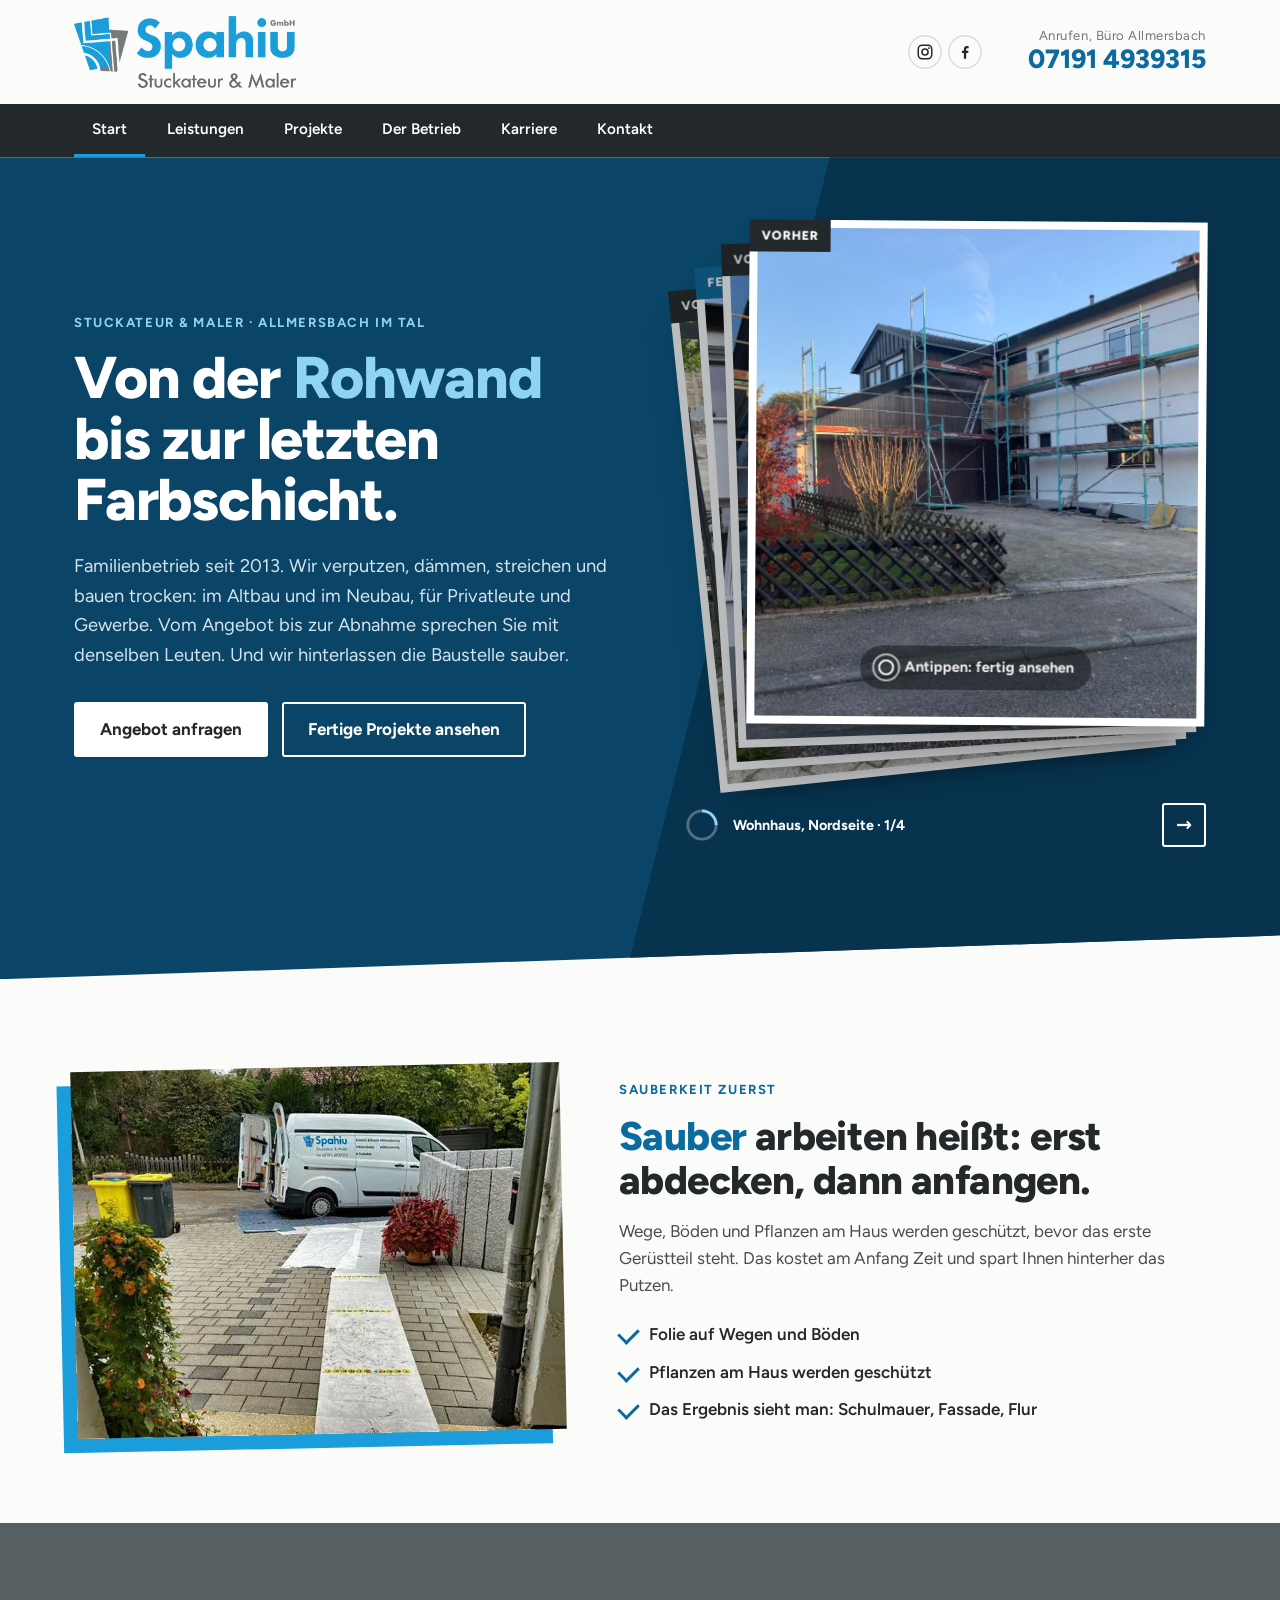
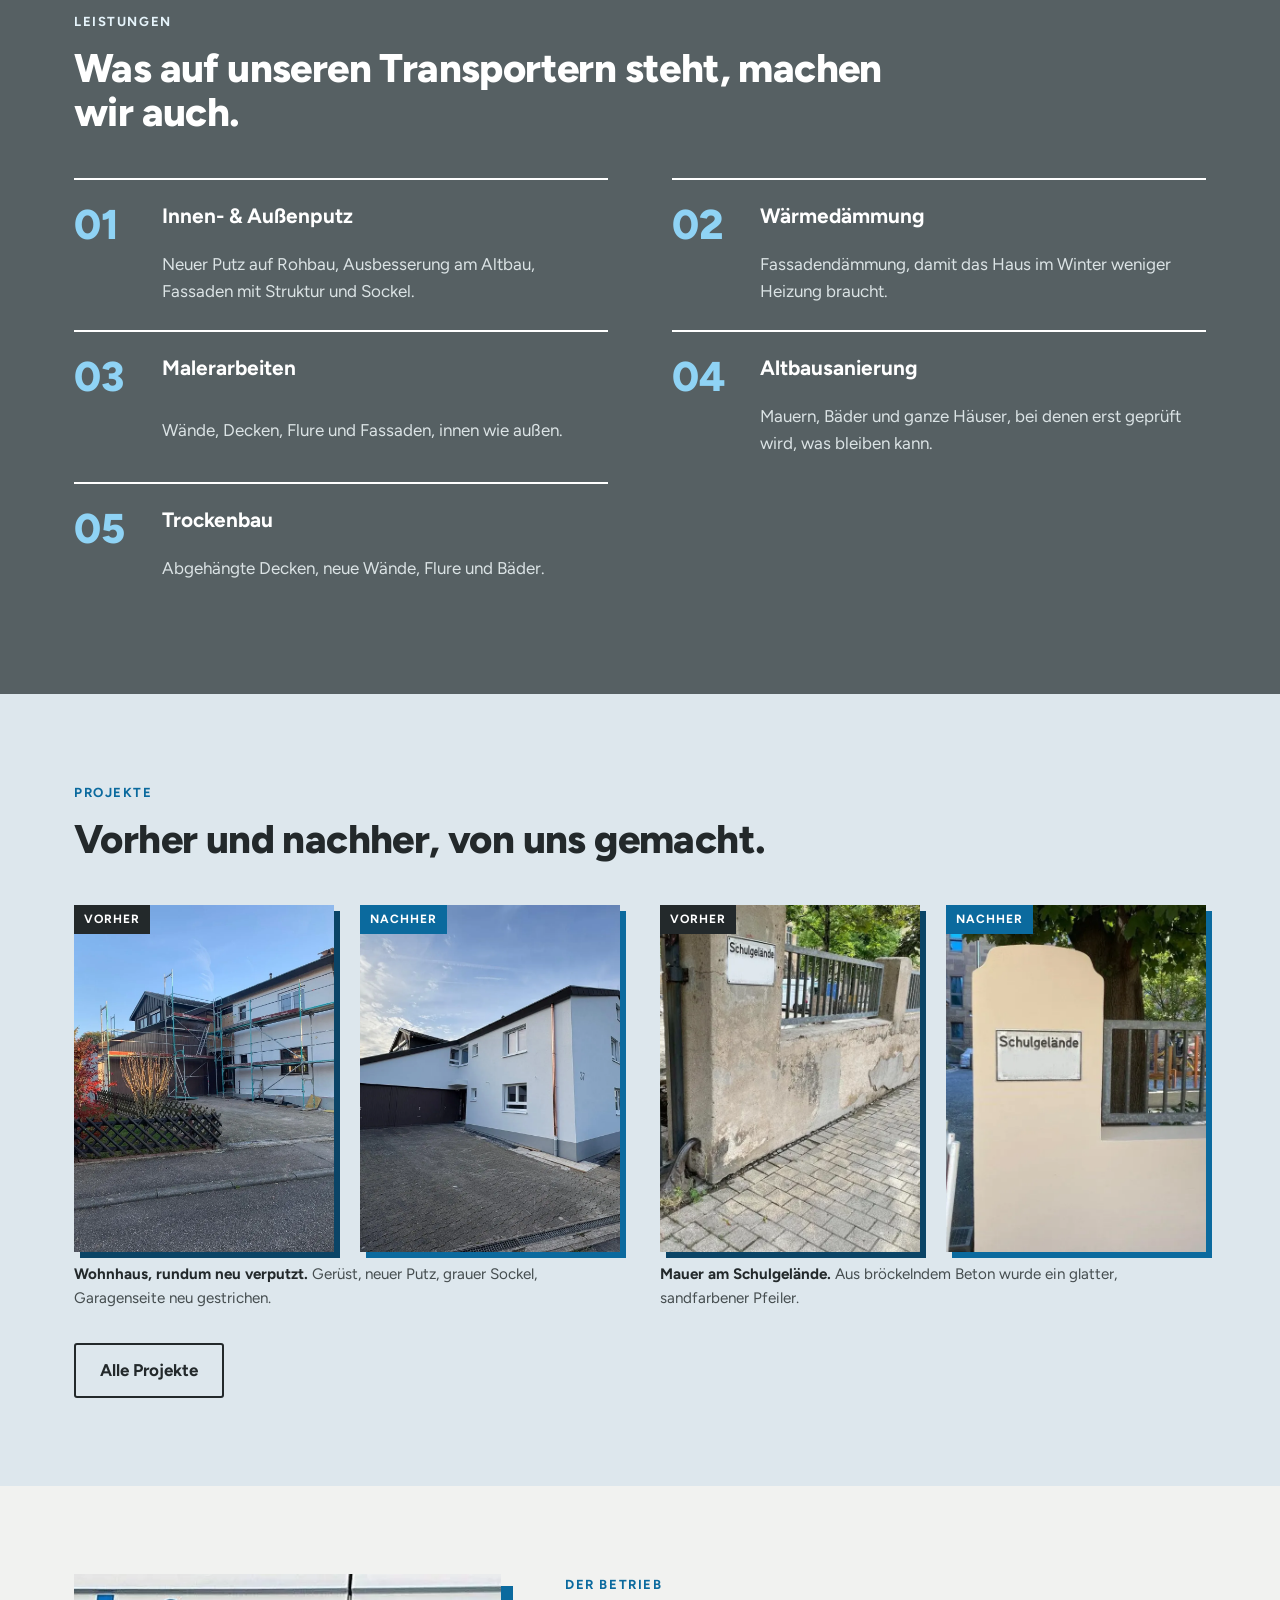
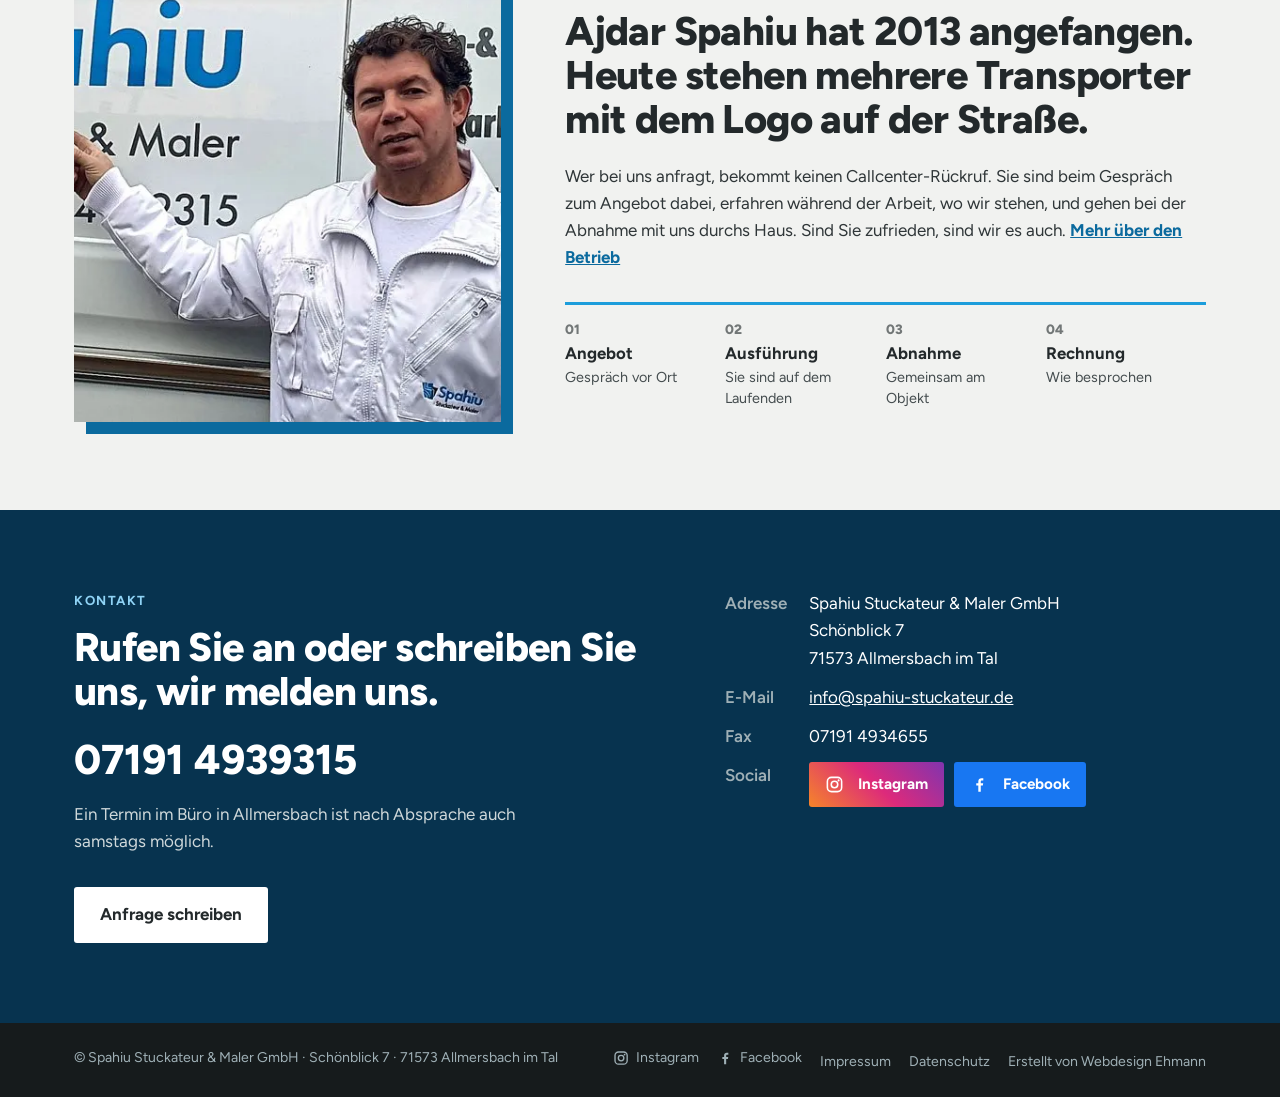
==== commit 5ddc37fc: "Karten: linken Pfeil entfernt, nur noch weiter Co-Authored-By: Claude Sonnet 5.5 <noreply@anthropic." ====
--- a/site/index.html
+++ b/site/index.html
@@ -51,7 +51,7 @@
       </div>
     </div>
     <div class="deck-ui">
-      <div class="deck-nav"><button type="button" id="deck-prev" aria-label="Vorheriges Projekt">←</button><svg class="ring" viewBox="0 0 36 36" aria-hidden="true"><circle cx="18" cy="18" r="15" class="ring-bg"/><circle cx="18" cy="18" r="15" class="ring-fg" id="deck-ring"/></svg><span id="deck-cap" aria-live="polite">Wohnhaus, Nordseite · 1/4</span><button type="button" id="deck-next" aria-label="Nächstes Projekt">→</button></div>
+      <div class="deck-nav"><svg class="ring" viewBox="0 0 36 36" aria-hidden="true"><circle cx="18" cy="18" r="15" class="ring-bg"/><circle cx="18" cy="18" r="15" class="ring-fg" id="deck-ring"/></svg><span id="deck-cap" aria-live="polite">Wohnhaus, Nordseite · 1/4</span><button type="button" id="deck-next" aria-label="Nächstes Projekt">→</button></div>
     </div>
   </div>
 </div></section>
--- a/site/css/style.css
+++ b/site/css/style.css
@@ -97,7 +97,7 @@
 
 /* Vorher/Nachher */
 .pairs{margin-top:44px;display:grid;grid-template-columns:1fr 1fr;gap:36px 40px}
-.pair{display:grid;grid-template-columns:1fr 1fr;gap:10px}
+.pair{display:grid;grid-template-columns:1fr 1fr;gap:10px 26px}
 .pair figure{position:relative}
 .pair img{width:100%;aspect-ratio:3/4;object-fit:cover}
 .pair figcaption,.tagc{position:absolute;left:0;top:0;background:var(--ink);color:#fff;font-size:.75rem;font-weight:700;letter-spacing:.08em;text-transform:uppercase;padding:5px 10px}
@@ -110,7 +110,7 @@
 .proj:first-of-type{border-top:0}
 .proj header{display:grid;grid-template-columns:.9fr 1.1fr;gap:48px;align-items:end;margin-bottom:36px}
 .proj header p{color:var(--mute)}
-.gal{display:grid;gap:14px;grid-template-columns:repeat(12,1fr)}
+.gal{display:grid;gap:32px 32px;padding-right:8px;grid-template-columns:repeat(12,1fr)}
 .gal figure{position:relative;overflow:hidden;background:var(--plaster)}
 .gal img{width:100%;height:100%;object-fit:cover}
 .gal .s4{grid-column:span 4}.gal .s5{grid-column:span 5}.gal .s6{grid-column:span 6}.gal .s7{grid-column:span 7}.gal .s8{grid-column:span 8}
@@ -216,8 +216,8 @@
 .badge{position:absolute;left:0;top:0;background:var(--ink);color:#fff;font-size:.78rem;font-weight:800;letter-spacing:.08em;text-transform:uppercase;padding:6px 12px}
 .badge.n{background:var(--blue-d)}
 /* Hinweise direkt auf der Karte, erscheinen verzögert und leicht transparent */
-.hint{position:absolute;left:50%;bottom:7%;transform:translate(-50%,8px);display:flex;align-items:center;gap:10px;white-space:nowrap;background:rgba(20,25,27,.78);color:#fff;font-weight:700;font-size:.92rem;padding:10px 18px;border-radius:999px;opacity:0;pointer-events:none;transition:opacity .6s,transform .6s}
-.deck.show-tap .card.pos-0:not(.single) .face.front .hint,.deck.show-swipe .card.pos-0 .face.back .hint,.deck.show-swipe .card.single.pos-0 .face.front .hint{opacity:1;transform:translate(-50%,0)}
+.hint{position:absolute;left:50%;bottom:7%;transform:translate(-50%,8px);display:flex;align-items:center;gap:10px;white-space:nowrap;background:rgba(20,25,27,.6);color:#fff;font-weight:700;font-size:.92rem;padding:10px 18px;border-radius:999px;opacity:0;pointer-events:none;transition:opacity .35s,transform .35s}
+.deck.show-tap .card.pos-0:not(.single) .face.front .hint,.deck.show-swipe .card.pos-0 .face.back .hint,.deck.show-swipe .card.single.pos-0 .face.front .hint{opacity:.9;transform:translate(-50%,0)}
 .tapico{width:16px;height:16px;border-radius:50%;border:2px solid #fff;position:relative;flex:none}
 .tapico::after{content:"";position:absolute;inset:-8px;border-radius:50%;border:2px solid rgba(255,255,255,.7);animation:ripple 1.6s infinite}
 .swipeico{font-style:normal;font-size:1.2rem;line-height:1;animation:nudge 1.4s infinite}
@@ -280,11 +280,10 @@
 .sect.sauber.light .eyebrow{color:var(--blue-d)}
 .sect.sauber.light .prose{color:var(--mute)}
 
-/* Handy: Menü bleibt oben sichtbar (sticky) und läuft einzeilig, ohne dass man nach oben scrollen muss */
+/* Handy: Menü bleibt oben sichtbar (sticky), in zwei Reihen statt seitlich scrollen */
 @media(max-width:700px){
-  .bar .wrap{flex-wrap:nowrap;overflow-x:auto;scrollbar-width:none;padding-inline:12px;gap:0}
-  .bar .wrap::-webkit-scrollbar{display:none}
-  .bar a{flex:none;padding:14px 12px;font-size:.9rem}
+  .bar .wrap{display:grid;grid-template-columns:repeat(3,1fr);padding-inline:8px;gap:0}
+  .bar a{text-align:center;padding:10px 6px;font-size:.92rem}
 }
 
 
@@ -298,10 +297,6 @@
 .btn.ow{background:none;color:#fff;box-shadow:inset 0 0 0 2px #fff}
 .btn.ow:hover{background:#fff;color:var(--ink)}
 .hero-field .btn.w:hover{background:var(--sky)}
-/* Plattenstapel aus dem Logo hinter den Karten: Logo-Grau und Logo-Blau, flach und in Schräglage */
-.hero-field .deck::before,.hero-field .deck::after{content:"";position:absolute;z-index:-1}
-.hero-field .deck::before{inset:3% -4% 4% 14%;background:var(--grey);transform:rotate(5deg)}
-.hero-field .deck::after{inset:8% 2% 0 8%;background:var(--blue);transform:rotate(-3deg)}
 .hero-field .face{padding:8px}
 .hero-field .deck-nav{color:#fff}
 .hero-field .deck-nav button{border-color:#fff;color:#fff}
@@ -321,11 +316,10 @@
 .tint,.sect.tint{background:var(--tint)}
 .lz img,.pair img,.gal img{box-shadow:none}
 .lz img{box-shadow:12px 12px 0 var(--navy)}
-.lz.flip img{box-shadow:-12px 12px 0 var(--slate)}
+.lz.flip img{box-shadow:12px 12px 0 var(--slate)}
 .pair figure img{box-shadow:6px 6px 0 var(--navy)}
 .pair figure.n img{box-shadow:6px 6px 0 var(--blue-d)}
 .gal figure{box-shadow:8px 8px 0 var(--navy)}
-.gal figure:nth-child(even){box-shadow:-8px 8px 0 var(--slate)}
 .about img,.split img{box-shadow:12px 12px 0 var(--blue-d)}
 @media(max-width:900px){
   .hero-field{clip-path:polygon(0 0,100% 0,100% calc(100% - 28px),0 100%);padding-bottom:28px}
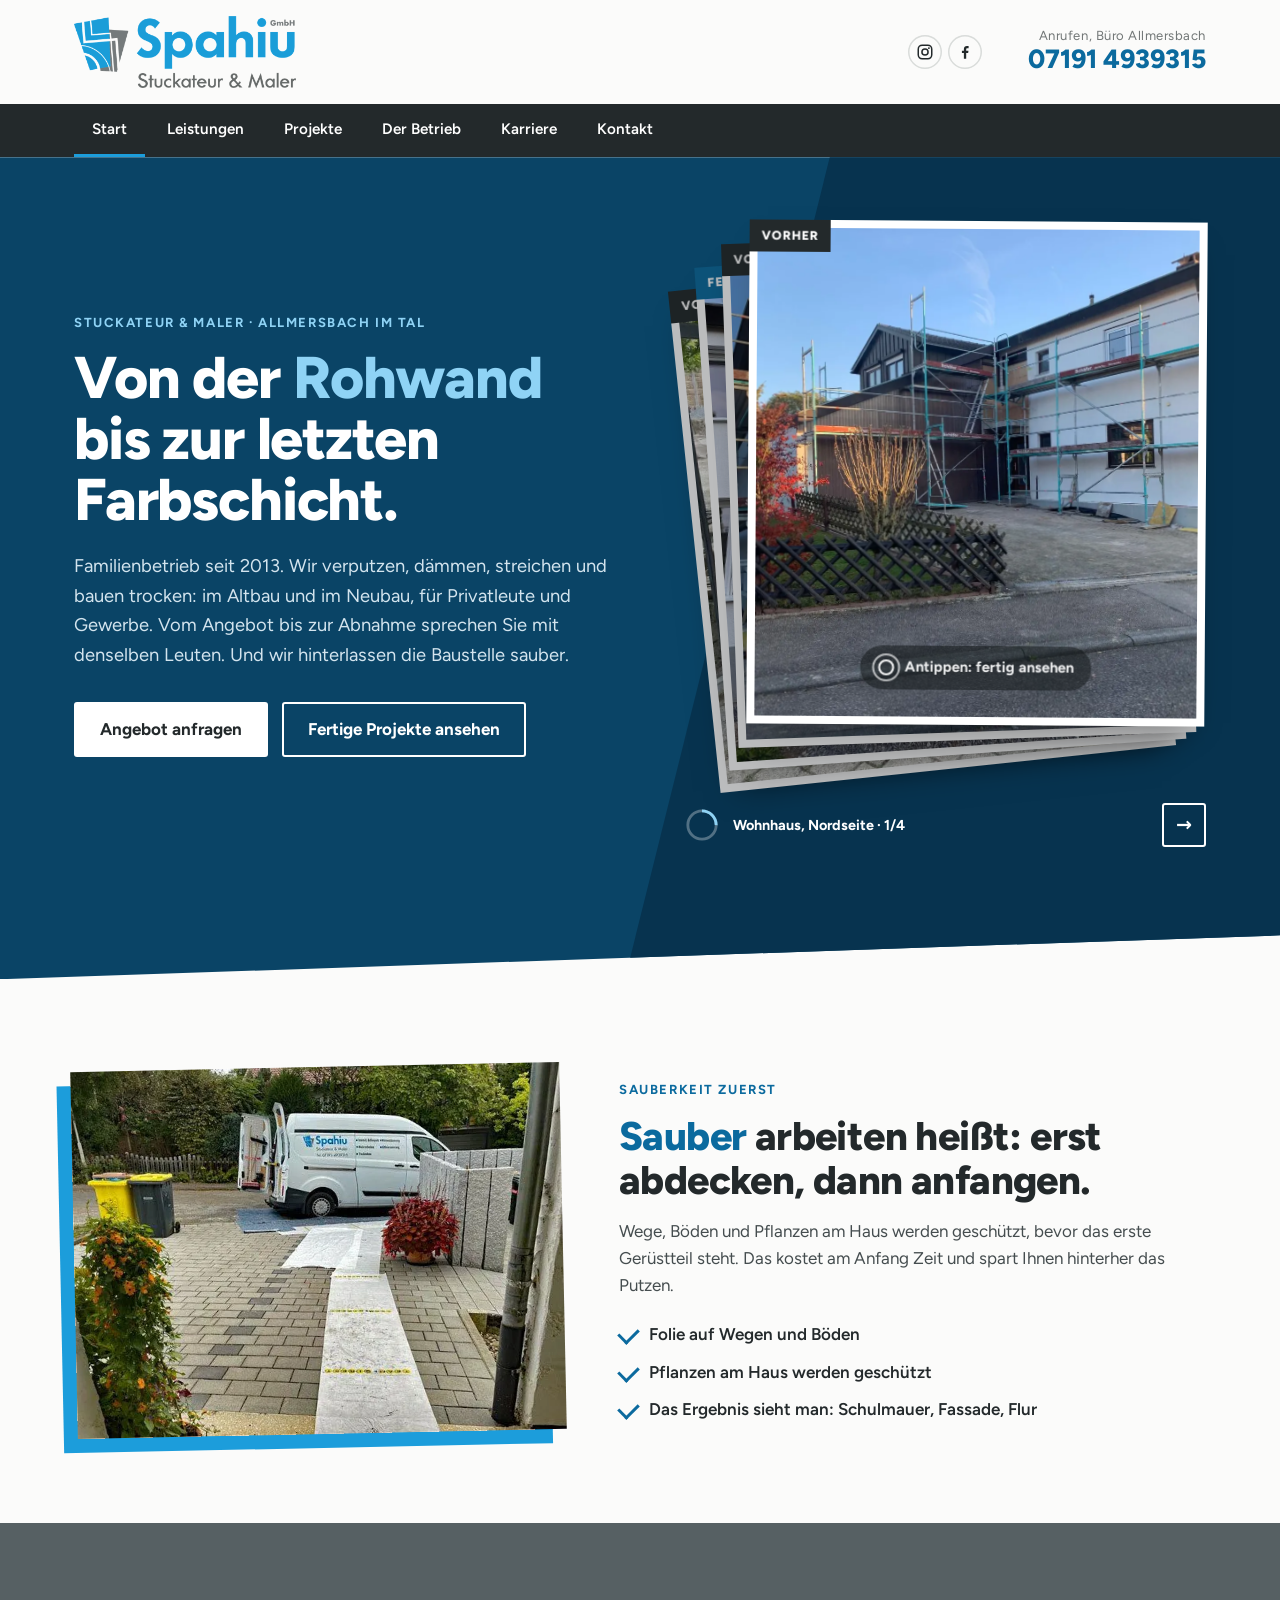
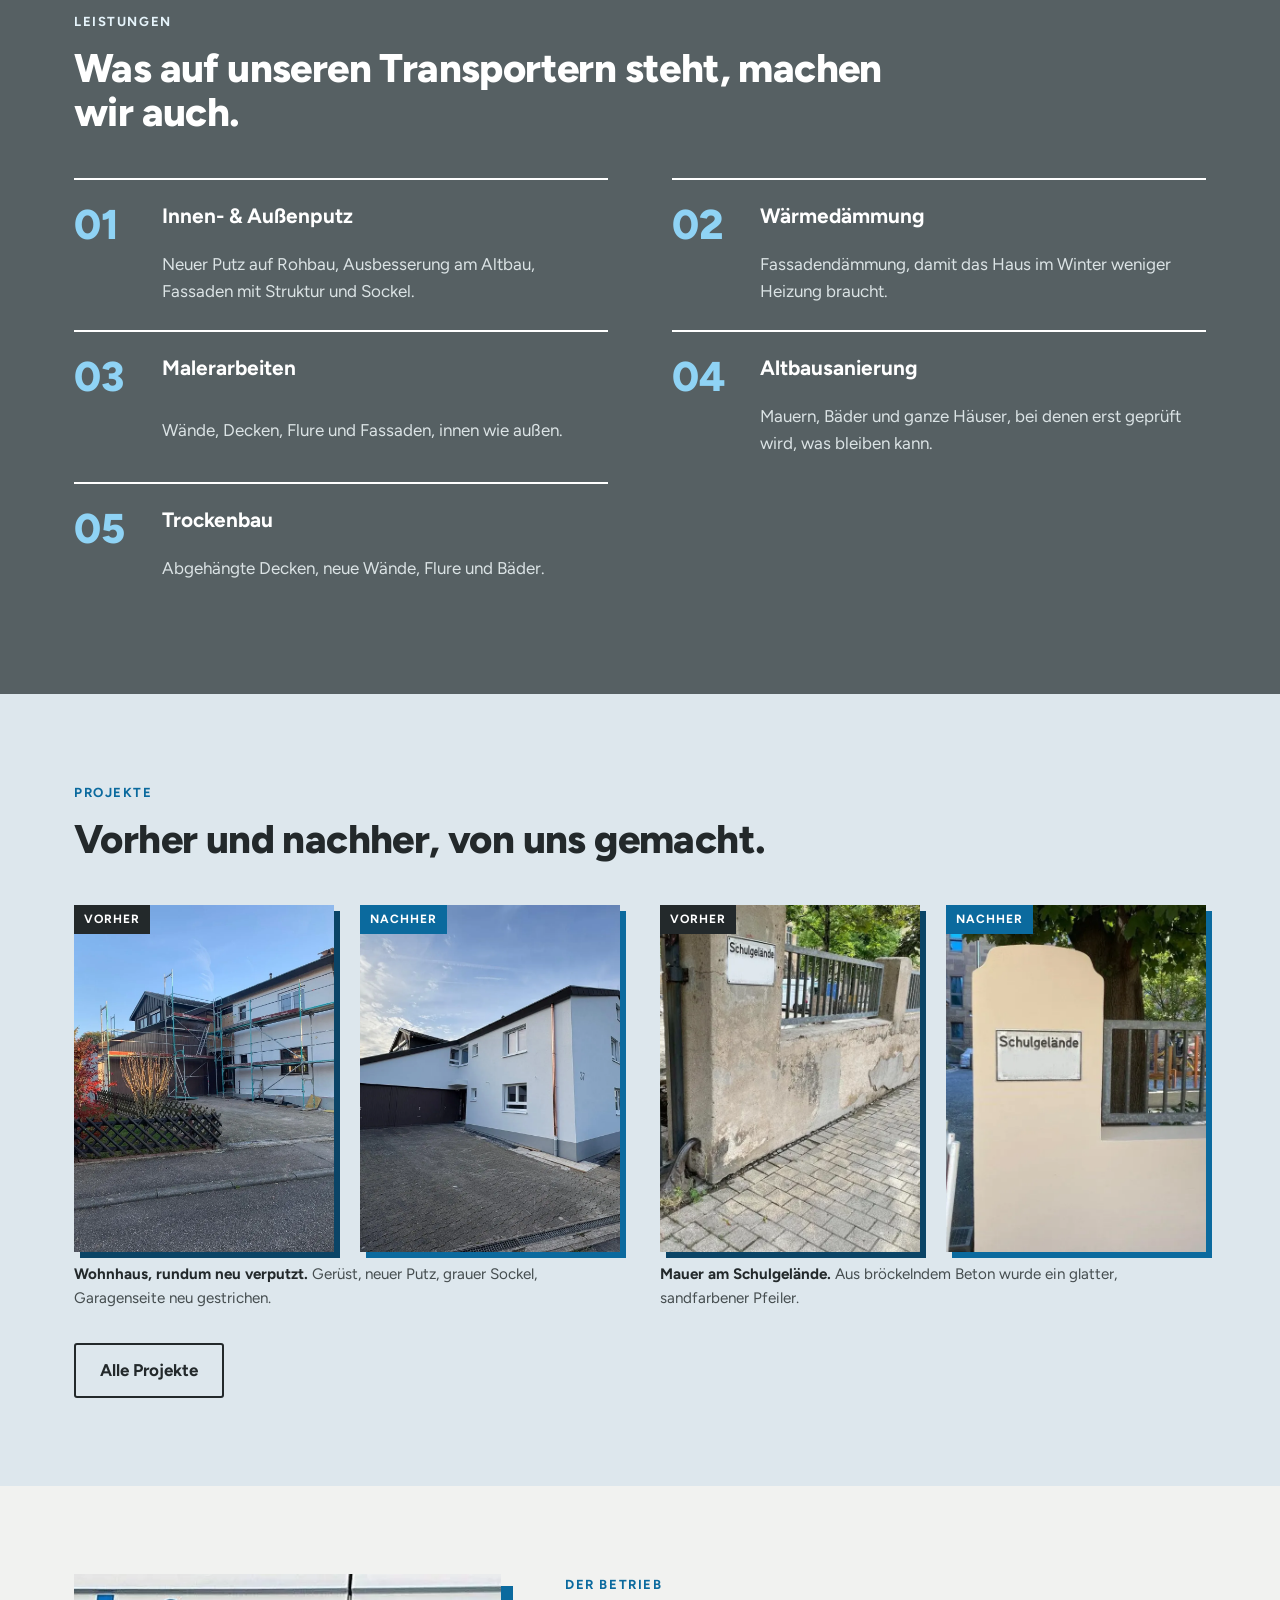
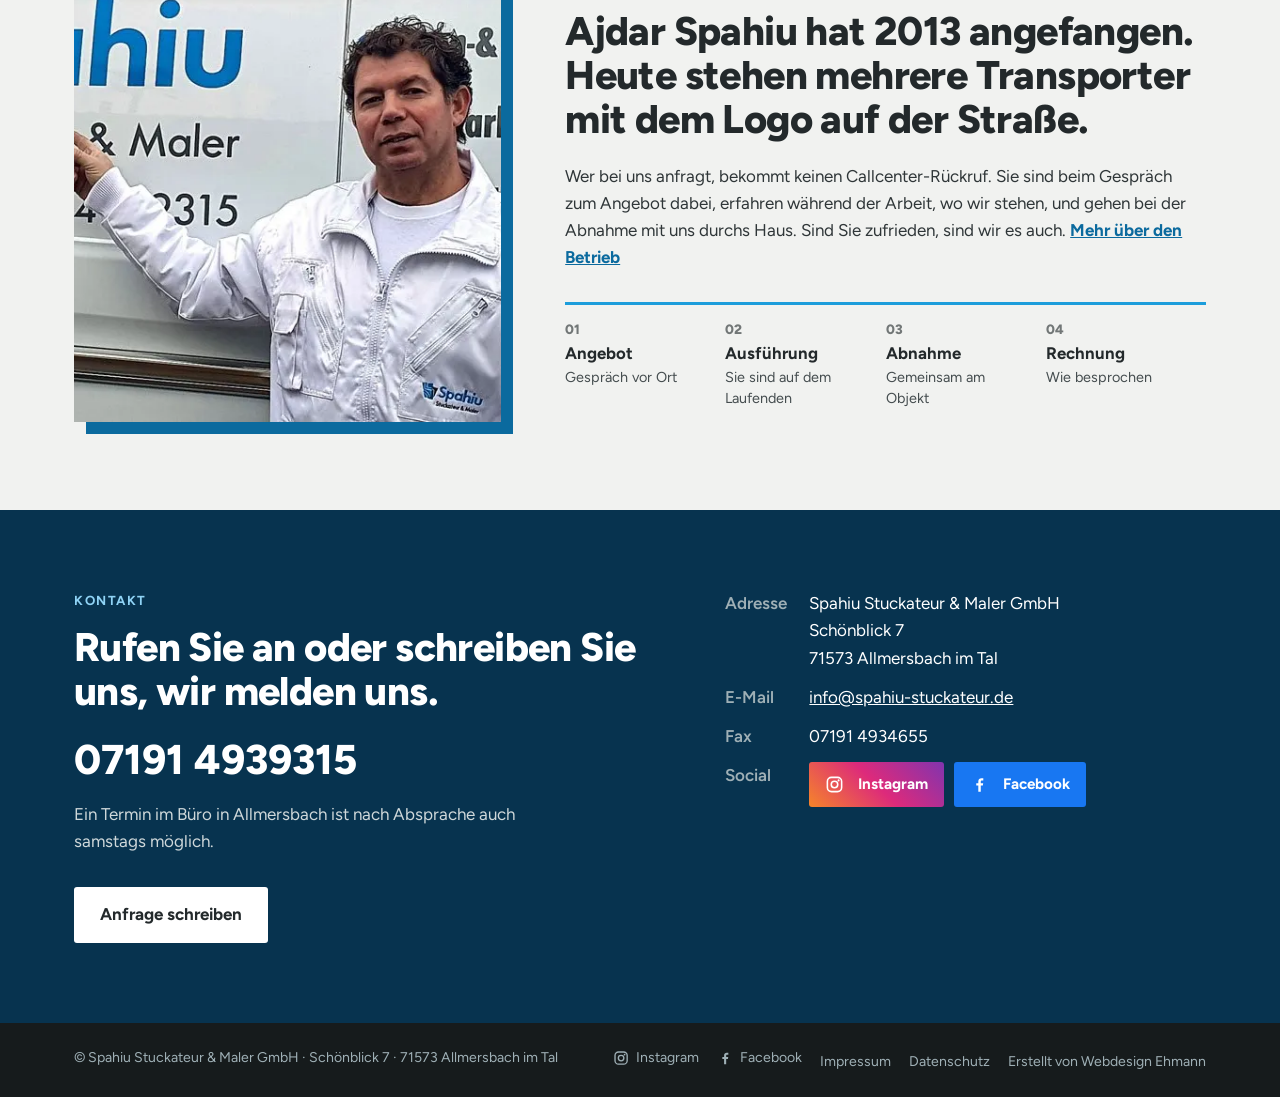
==== commit 368b742c: "Bewegung: Einblenden beim Scrollen, Hover bei Fotos/Buttons, gestaffelter Hero-Text; deck.js gegen f" ====
--- a/site/index.html
+++ b/site/index.html
@@ -9,6 +9,7 @@
 <link rel="icon" type="image/png" href="favicon.png">
 <link rel="preload" href="fonts/figtree.woff2" as="font" type="font/woff2" crossorigin>
 <link rel="stylesheet" href="css/style.css">
+<script>(function(d){if('IntersectionObserver' in window&&!matchMedia('(prefers-reduced-motion: reduce)').matches){d.classList.add('js');setTimeout(function(){if(!d.hasAttribute('data-rv'))d.classList.remove('js')},3500)}})(document.documentElement)</script>
 </head>
 <body>
 <a class="skip" href="#inhalt">Zum Inhalt springen</a>
--- a/site/css/style.css
+++ b/site/css/style.css
@@ -327,3 +327,36 @@
   .lz img,.lz.flip img,.about img,.split img{box-shadow:8px 8px 0 var(--navy)}
   .hero-field .deck-wrap{padding-right:10px}
 }
+
+/* Bewegung: Einblenden beim Scrollen, Fotos heben sich von ihrer Plattenkante ab, Buttons ebenso, Hero-Text kommt gestaffelt */
+.lz img{--o:12px;--c:var(--navy)}
+.lz.flip img{--c:var(--slate)}
+.pair figure img{--o:6px;--c:var(--navy)}
+.pair figure.n img{--c:var(--blue-d)}
+.gal figure{--o:8px;--c:var(--navy)}
+.about img,.split img{--o:12px;--c:var(--blue-d)}
+@media(max-width:900px){.lz img,.lz.flip img,.about img,.split img{--o:8px}}
+.lz img,.pair figure img,.gal figure,.about img,.split img{box-shadow:var(--o) var(--o) 0 var(--c);transition:transform .3s cubic-bezier(.22,1,.36,1),box-shadow .3s cubic-bezier(.22,1,.36,1)}
+@media(hover:hover){
+  .lz img:hover,.pair figure img:hover,.gal figure:hover,.about img:hover,.split img:hover{transform:translate(-4px,-4px);box-shadow:calc(var(--o) + 4px) calc(var(--o) + 4px) 0 var(--c)}
+  .btn:hover{transform:translate(-2px,-2px)}
+  .btn:not(.o):not(.ow):hover{box-shadow:4px 4px 0 var(--navy-2)}
+  .btn.w:hover{box-shadow:4px 4px 0 var(--blue)}
+  .btn:active{transform:none;box-shadow:none}
+}
+.btn{transition:background .2s,color .2s,transform .2s,box-shadow .2s}
+.service b{transition:transform .25s cubic-bezier(.22,1,.36,1)}
+.service:hover b{transform:translateX(6px)}
+.js .rv{opacity:0;translate:0 24px;transition:opacity .7s ease var(--d,0s),translate .7s cubic-bezier(.22,1,.36,1) var(--d,0s),transform .3s cubic-bezier(.22,1,.36,1),box-shadow .3s cubic-bezier(.22,1,.36,1)}
+.js .rv.in{opacity:1;translate:0 0}
+@keyframes rise{from{opacity:0;translate:0 18px}to{opacity:1;translate:0 0}}
+.hero-field .hero>div:first-child>*{animation:rise .6s cubic-bezier(.22,1,.36,1) both}
+.hero-field .hero>div:first-child>:nth-child(2){animation-delay:.07s}
+.hero-field .hero>div:first-child>:nth-child(3){animation-delay:.14s}
+.hero-field .hero>div:first-child>:nth-child(4){animation-delay:.21s}
+@media(prefers-reduced-motion:reduce){
+  .js .rv{opacity:1;translate:none;transition:none}
+  .hero-field .hero>div:first-child>*{animation:none}
+  .btn,.service b,.lz img,.pair figure img,.gal figure,.about img,.split img{transition:none}
+  .btn:hover,.service:hover b,.lz img:hover,.pair figure img:hover,.gal figure:hover,.about img:hover,.split img:hover{transform:none}
+}
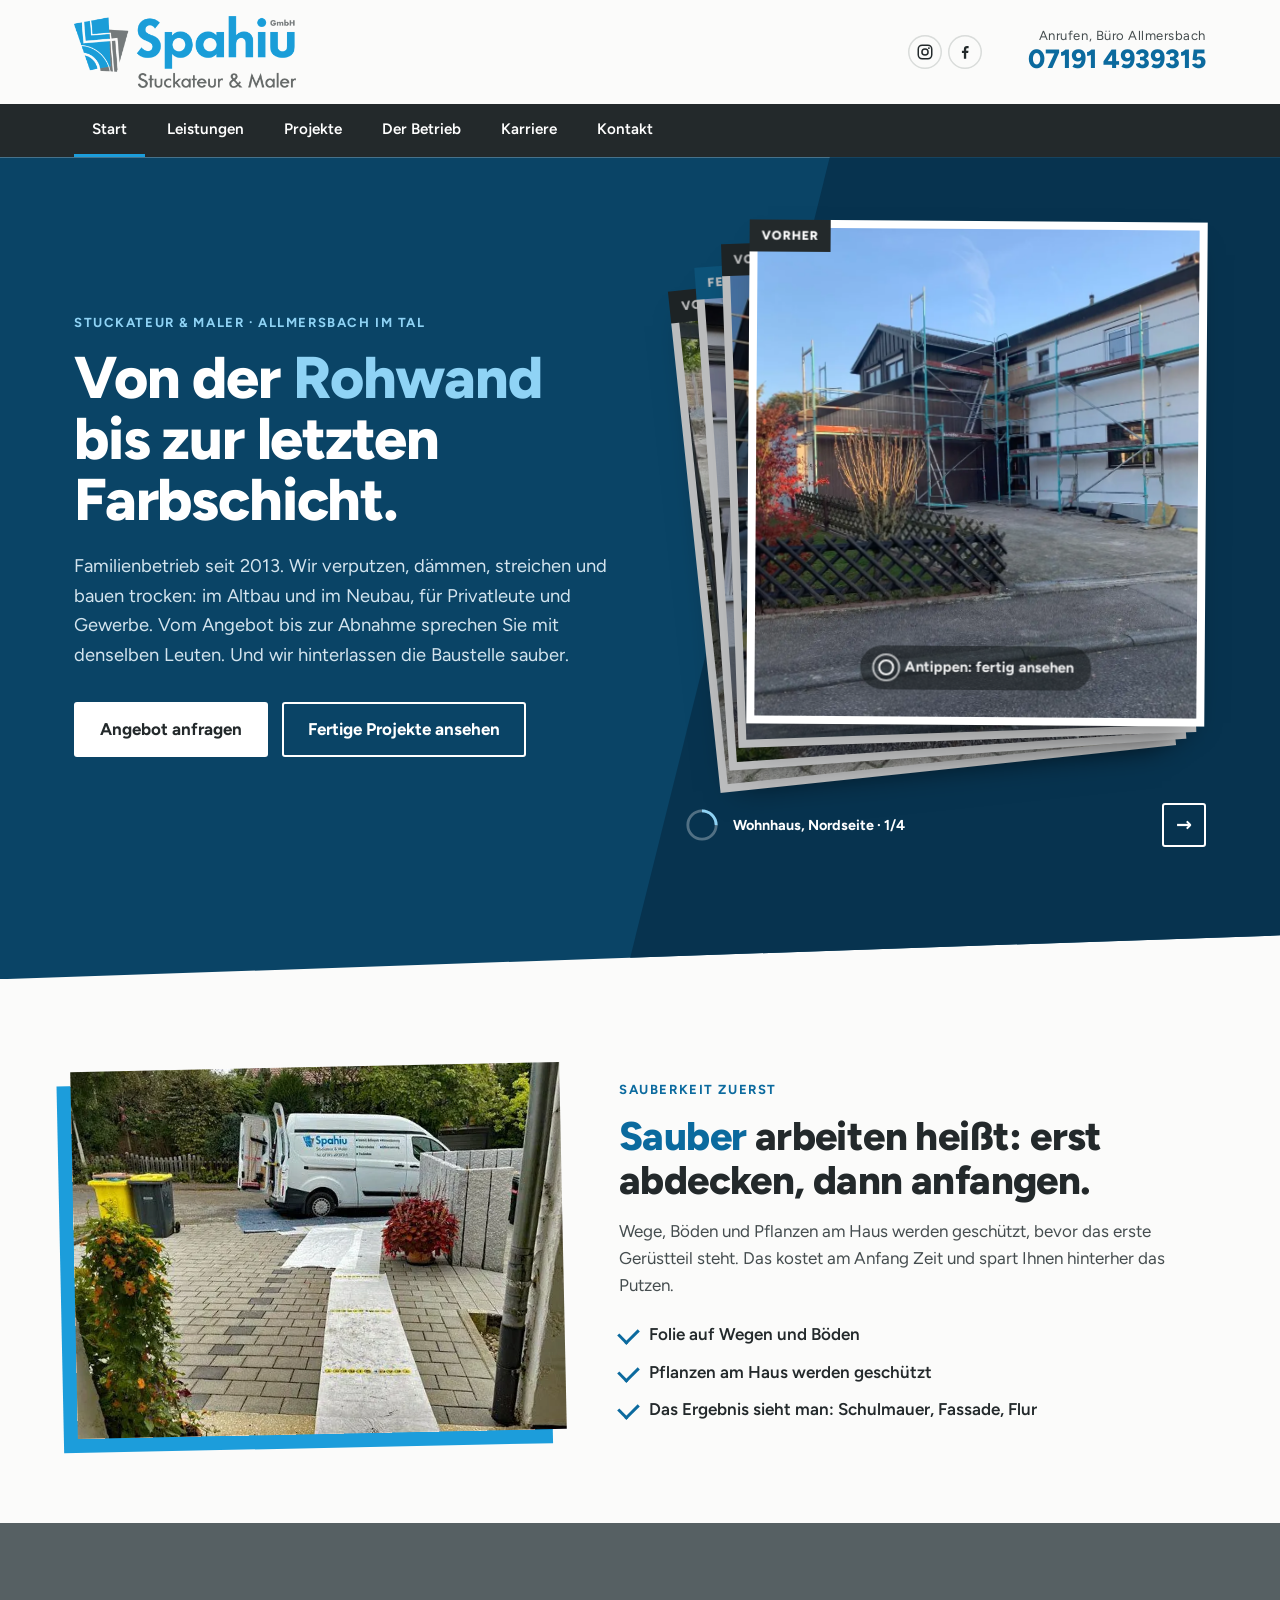
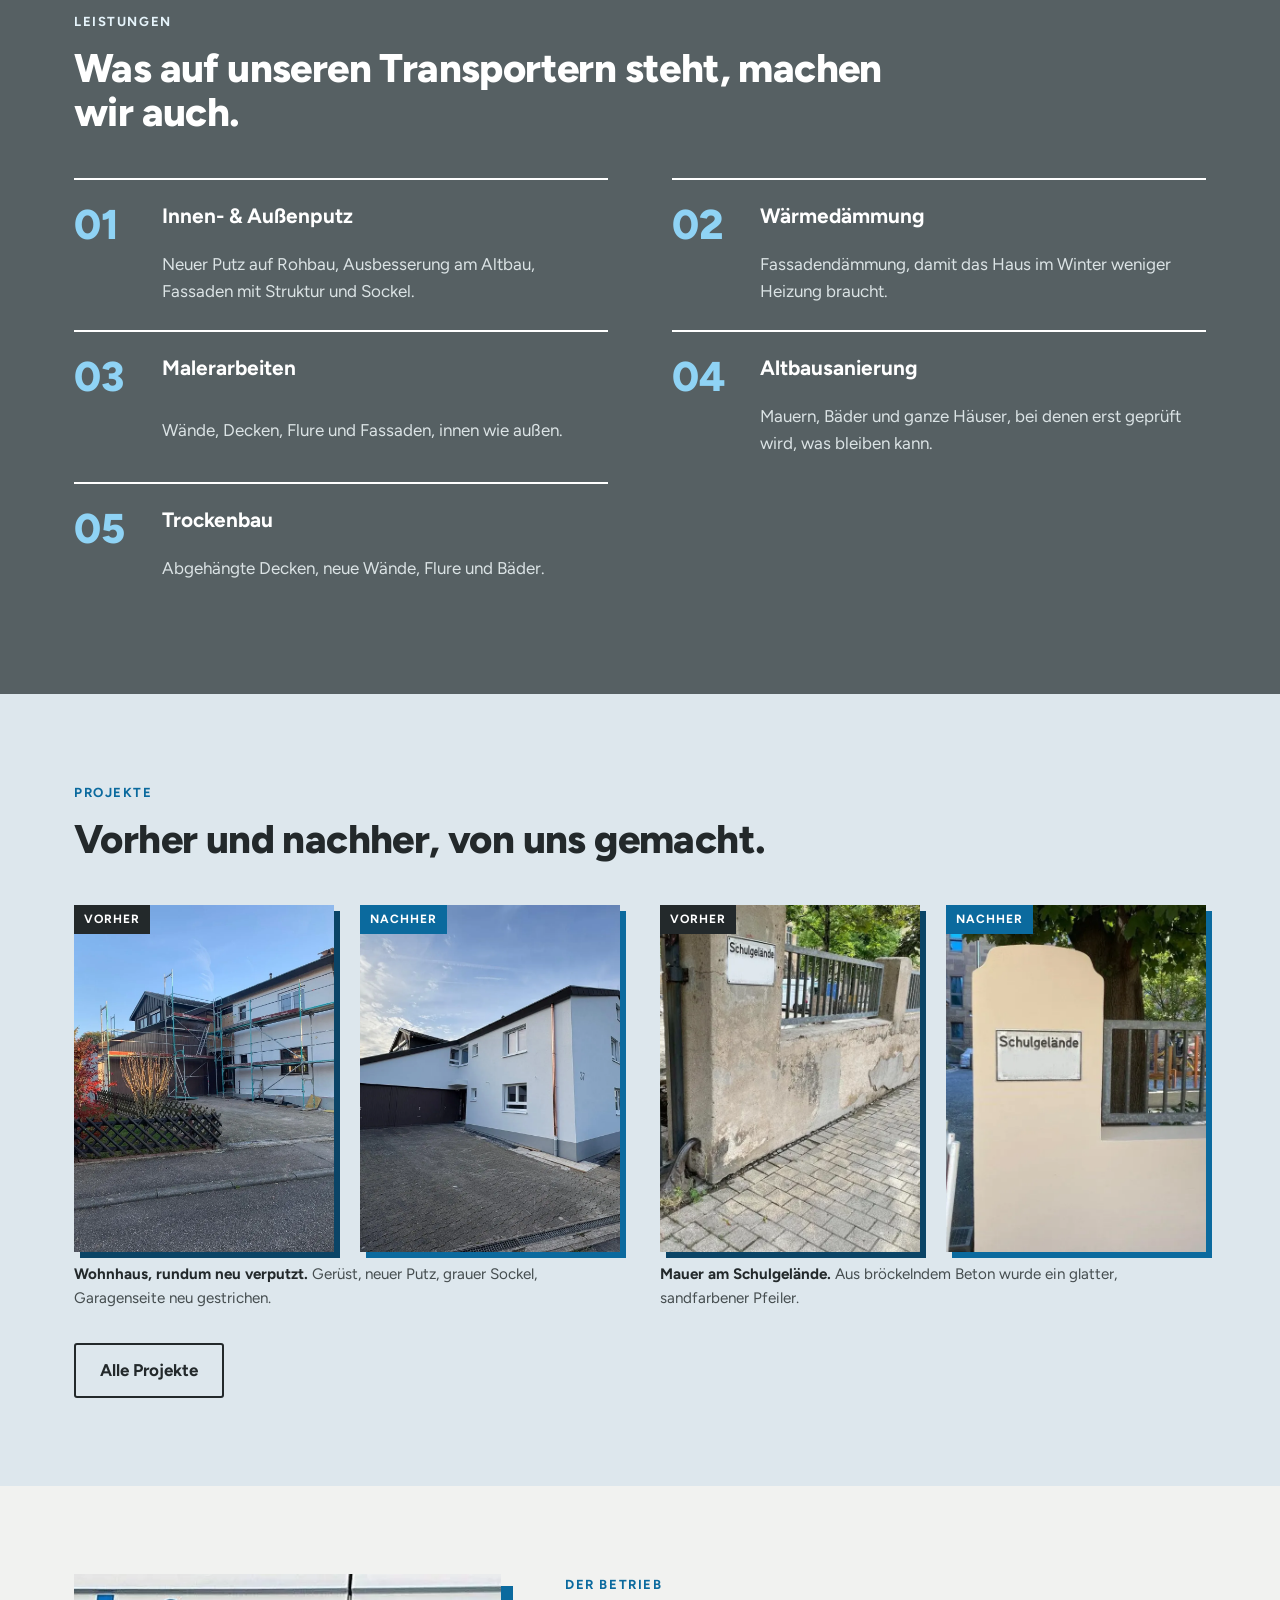
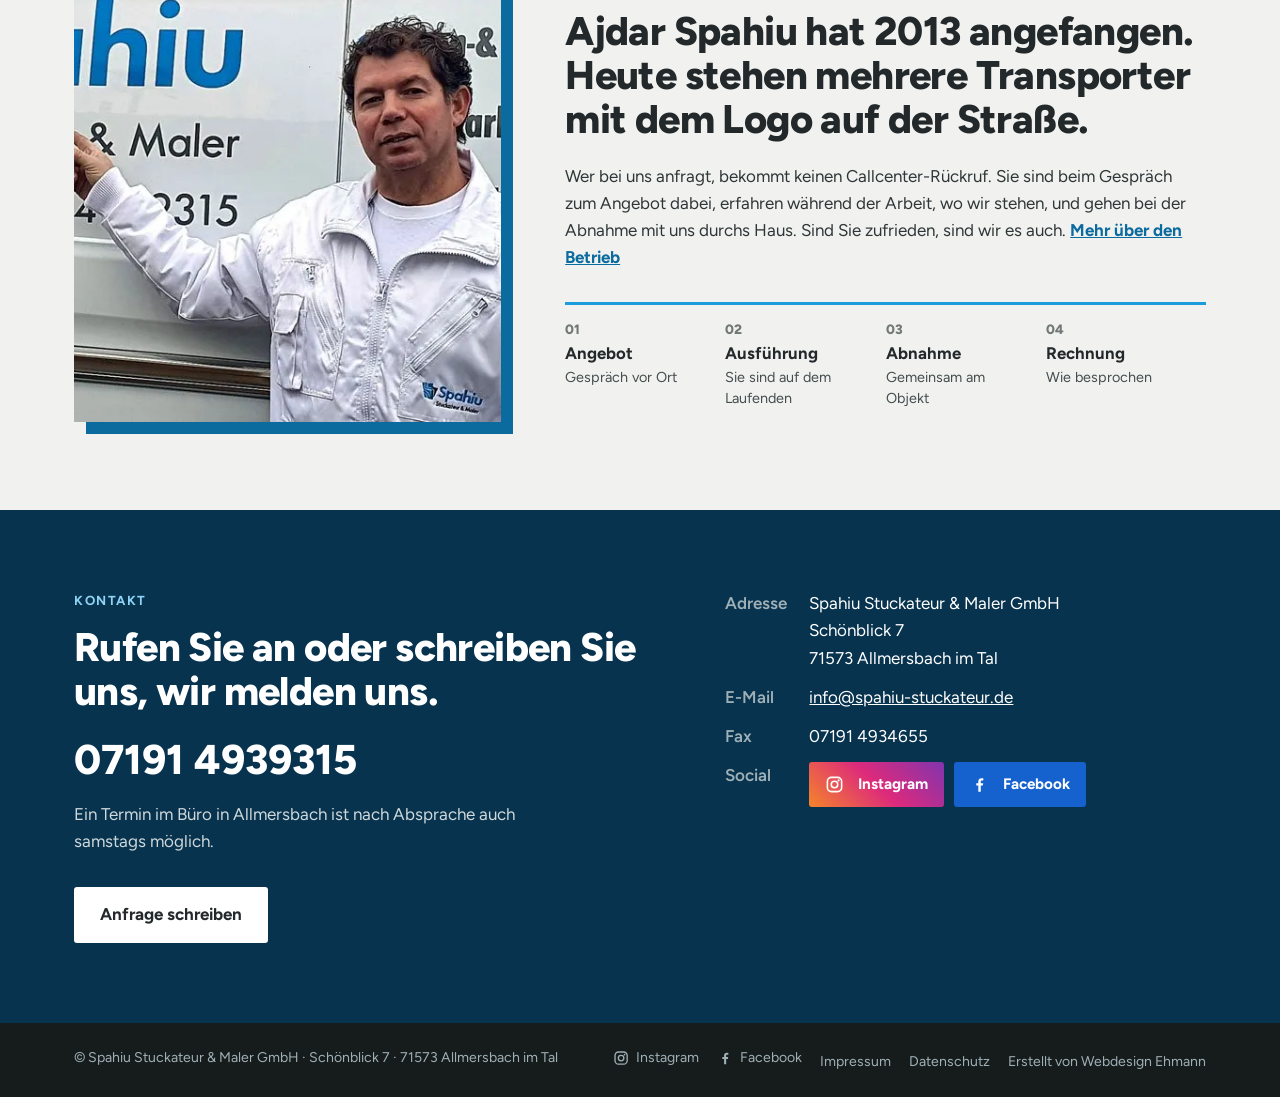
==== commit 2c6c6714: "QA vor Versand: CMS-Testeintrag entfernt, Kontraste (a11y 100), Karten-Bilder nachladen, Config-Komm" ====
--- a/site/index.html
+++ b/site/index.html
@@ -39,16 +39,16 @@
   <div class="deck-wrap">
     <div class="deck" id="deck" role="group" aria-roledescription="Karten" aria-label="Projekte vorher und nachher">
       <div class="card is-active" data-title="Wohnhaus, Nordseite" tabindex="0" role="button" aria-label="Karte umdrehen: Wohnhaus, Nordseite, vorher">
-        <div class="card-in"><div class="face front"><img src="img/haus-nord-vorher.webp" width="1000" height="1333" alt="Wohnhaus unter Gerüst vor der Sanierung, Nordseite" decoding="async" fetchpriority="high"><span class="badge">Vorher</span><span class="hint" aria-hidden="true"><i class="tapico"></i>Antippen: fertig ansehen</span></div><div class="face back"><img src="img/haus-nord-nachher.webp" width="1200" height="900" alt="Dasselbe Wohnhaus fertig verputzt mit grauem Sockel" decoding="async"><span class="badge n">Fertig</span><span class="hint" aria-hidden="true"><i class="swipeico">←</i>Nach links ziehen: nächstes Projekt</span></div></div>
+        <div class="card-in"><div class="face front"><img src="img/haus-nord-vorher.webp" width="1000" height="1333" alt="Wohnhaus unter Gerüst vor der Sanierung, Nordseite" decoding="async" fetchpriority="high"><span class="badge">Vorher</span><span class="hint" aria-hidden="true"><i class="tapico"></i>Antippen: fertig ansehen</span></div><div class="face back"><img src="[data-uri]" data-src="img/haus-nord-nachher.webp" width="1200" height="900" alt="Dasselbe Wohnhaus fertig verputzt mit grauem Sockel" decoding="async"><span class="badge n">Fertig</span><span class="hint" aria-hidden="true"><i class="swipeico">←</i>Nach links ziehen: nächstes Projekt</span></div></div>
       </div>
       <div class="card" data-title="Wohnhaus, Westseite" tabindex="-1" role="button" aria-label="Karte umdrehen: Wohnhaus, Westseite, vorher">
-        <div class="card-in"><div class="face front"><img src="img/haus-west-vorher.webp" width="1000" height="1333" alt="Westseite des Hauses unter Gerüst, Ziegelwand noch frei" decoding="async"><span class="badge">Vorher</span><span class="hint" aria-hidden="true"><i class="tapico"></i>Antippen: fertig ansehen</span></div><div class="face back"><img src="img/haus-west-nachher.webp" width="1200" height="900" alt="Westseite fertig verputzt mit neuen weißen Fenstern" decoding="async"><span class="badge n">Fertig</span><span class="hint" aria-hidden="true"><i class="swipeico">←</i>Nach links ziehen: nächstes Projekt</span></div></div>
+        <div class="card-in"><div class="face front"><img src="[data-uri]" data-src="img/haus-west-vorher.webp" width="1000" height="1333" alt="Westseite des Hauses unter Gerüst, Ziegelwand noch frei" decoding="async"><span class="badge">Vorher</span><span class="hint" aria-hidden="true"><i class="tapico"></i>Antippen: fertig ansehen</span></div><div class="face back"><img src="[data-uri]" data-src="img/haus-west-nachher.webp" width="1200" height="900" alt="Westseite fertig verputzt mit neuen weißen Fenstern" decoding="async"><span class="badge n">Fertig</span><span class="hint" aria-hidden="true"><i class="swipeico">←</i>Nach links ziehen: nächstes Projekt</span></div></div>
       </div>
       <div class="card single" data-title="Wohnhaus, Südseite" tabindex="-1" role="button" aria-label="Wohnhaus, Südseite, fertig">
-        <div class="card-in"><div class="face front"><img src="img/haus-sued-nachher.webp" width="1200" height="900" alt="Rückseite des Hauses mit grauem Balkon, fertig verputzt" decoding="async"><span class="badge n">Fertig</span><span class="hint" aria-hidden="true"><i class="swipeico">←</i>Nach links ziehen: nächstes Projekt</span></div></div>
+        <div class="card-in"><div class="face front"><img src="[data-uri]" data-src="img/haus-sued-nachher.webp" width="1200" height="900" alt="Rückseite des Hauses mit grauem Balkon, fertig verputzt" decoding="async"><span class="badge n">Fertig</span><span class="hint" aria-hidden="true"><i class="swipeico">←</i>Nach links ziehen: nächstes Projekt</span></div></div>
       </div>
       <div class="card" data-title="Mauer am Schulgelände" tabindex="-1" role="button" aria-label="Karte umdrehen: Mauer am Schulgelände, vorher">
-        <div class="card-in"><div class="face front"><img src="img/mauer-vorher.webp" width="1000" height="1333" alt="Abgeplatzte Betonmauer am Schulgelände" decoding="async"><span class="badge">Vorher</span><span class="hint" aria-hidden="true"><i class="tapico"></i>Antippen: fertig ansehen</span></div><div class="face back"><img src="img/mauer-nachher.webp" width="1200" height="900" alt="Neu verputzter sandfarbener Mauerpfeiler" decoding="async"><span class="badge n">Fertig</span><span class="hint" aria-hidden="true"><i class="swipeico">←</i>Nach links ziehen: nächstes Projekt</span></div></div>
+        <div class="card-in"><div class="face front"><img src="[data-uri]" data-src="img/mauer-vorher.webp" width="1000" height="1333" alt="Abgeplatzte Betonmauer am Schulgelände" decoding="async"><span class="badge">Vorher</span><span class="hint" aria-hidden="true"><i class="tapico"></i>Antippen: fertig ansehen</span></div><div class="face back"><img src="[data-uri]" data-src="img/mauer-nachher.webp" width="1200" height="900" alt="Neu verputzter sandfarbener Mauerpfeiler" decoding="async"><span class="badge n">Fertig</span><span class="hint" aria-hidden="true"><i class="swipeico">←</i>Nach links ziehen: nächstes Projekt</span></div></div>
       </div>
     </div>
     <div class="deck-ui">
--- a/site/css/style.css
+++ b/site/css/style.css
@@ -26,7 +26,7 @@
 .top{padding-block:16px;display:flex;align-items:center;justify-content:space-between;gap:24px;flex-wrap:wrap}
 .top .logo img{height:72px;width:auto}
 .call{text-align:right;line-height:1.2}
-.call small{display:block;color:var(--grey);font-size:.82rem;letter-spacing:.04em}
+.call small{display:block;color:var(--mute);font-size:.82rem;letter-spacing:.04em}
 .call a{font-weight:800;font-size:1.65rem;text-decoration:none;color:var(--blue-d)}
 .bar{background:var(--ink);position:sticky;top:0;z-index:50}
 .bar .wrap{display:flex;gap:4px;flex-wrap:wrap}
@@ -86,7 +86,7 @@
 .lz{display:grid;grid-template-columns:1fr 1fr;gap:64px;align-items:center;padding-block:72px;border-top:2px solid var(--ink)}
 .lz:first-of-type{border-top:0}
 .lz.flip .lz-txt{order:2}
-.lz .num{font-size:3.4rem;line-height:1;font-weight:800;color:var(--blue)}
+.lz .num{font-size:3.4rem;line-height:1;font-weight:800;color:var(--blue-d)}
 .lz h2{font-size:clamp(1.7rem,3vw,2.3rem);margin-top:8px}
 .lz ul{margin-top:18px;padding-left:1.1em;color:var(--mute)}
 .lz li+li{margin-top:6px}
@@ -155,7 +155,7 @@
 .kontakt-grid{display:grid;grid-template-columns:1.2fr .8fr;gap:64px;align-items:start}
 .side{background:var(--plaster);padding:28px;border-top:3px solid var(--blue)}
 .side dl{display:grid;gap:16px}
-.side dt{font-size:.78rem;letter-spacing:.1em;text-transform:uppercase;color:var(--grey);font-weight:700}
+.side dt{font-size:.78rem;letter-spacing:.1em;text-transform:uppercase;color:var(--mute);font-weight:700}
 
 /* Rechtstexte */
 .legal{max-width:44em;padding-block:64px 90px}
@@ -239,7 +239,7 @@
 .soc{display:inline-flex;align-items:center;gap:14px;padding:14px 22px;border-radius:var(--r);color:#fff;text-decoration:none;font-weight:700;transition:transform .2s,filter .2s}
 .soc:hover{transform:translateY(-2px);filter:brightness(1.08)}
 .soc.ig{background:linear-gradient(45deg,#f58529,#dd2a7b 50%,#8134af)}
-.soc.fb{background:#1877f2}
+.soc.fb{background:#1562cf}
 .soc-row{display:flex;flex-wrap:wrap;gap:10px}
 .soc-row .soc{padding:10px 16px;font-size:.95rem}
 footer a.soc-f{display:inline-flex;align-items:center;gap:7px}
